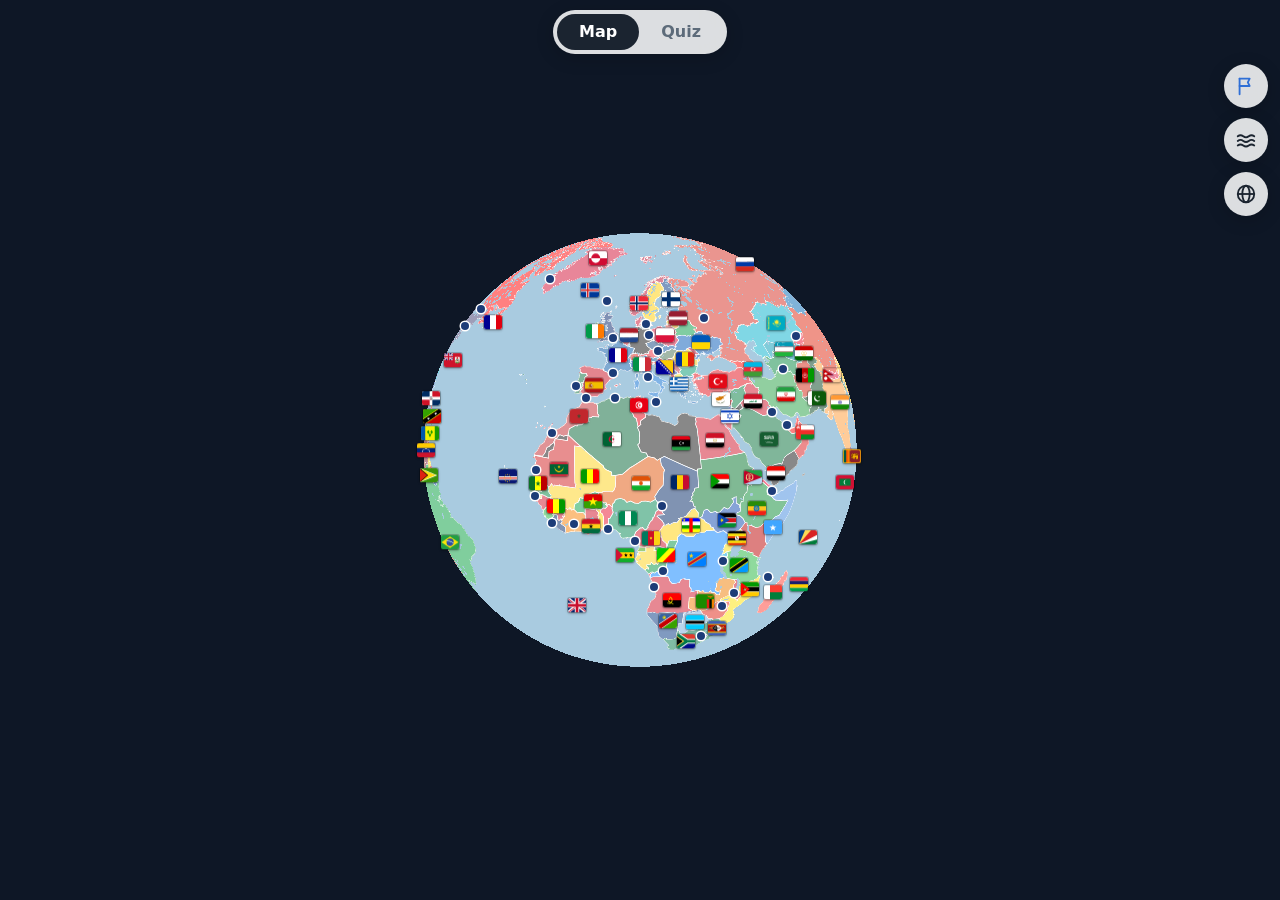
==== index.html @ f2ca7c80 "Hand-picked selections (choose, save under a name, reuse, delete) for countries and deep dives; hard" ====
<!doctype html>
<html lang="en">
<head>
  <meta charset="utf-8">
  <meta name="viewport" content="width=device-width, initial-scale=1, viewport-fit=cover, user-scalable=no">
  <title>Learn the Country</title>
  <meta name="theme-color" content="#0e1726">
  <meta name="apple-mobile-web-app-capable" content="yes">
  <meta name="mobile-web-app-capable" content="yes">
  <meta name="apple-mobile-web-app-status-bar-style" content="black-translucent">
  <meta name="apple-mobile-web-app-title" content="Countries">
  <link rel="manifest" href="manifest.webmanifest">
  <link rel="apple-touch-icon" href="icons/icon-180.png">
  <link rel="icon" href="icons/icon-192.png">
  <link rel="stylesheet" href="lib/maplibre-gl.css">
  <link rel="stylesheet" href="src/style.css">
  <script src="lib/maplibre-gl.js"></script>
</head>
<body class="tab-map">
  <div id="map"></div>

  <header id="top">
    <nav class="tabs glass" role="tablist">
      <button id="tab-map" role="tab" aria-selected="true">Map</button>
      <button id="tab-quiz" role="tab" aria-selected="false">Quiz</button>
    </nav>
  </header>

  <!-- map tab: tools on the right -->
  <div id="side" class="only-map">
    <button id="btn-flags" class="round glass" aria-pressed="true" title="Show or hide flags and capitals">
      <svg viewBox="0 0 24 24" width="22" height="22" fill="none" stroke="currentColor" stroke-width="2" stroke-linejoin="round" stroke-linecap="round" aria-hidden="true"><path d="M5 21V4"/><path d="M5 4h11l-2 4 2 4H5"/></svg>
    </button>
    <button id="btn-water" class="round glass" aria-pressed="false" title="Rivers &amp; lakes">
      <svg viewBox="0 0 24 24" width="22" height="22" fill="none" stroke="currentColor" stroke-width="2" stroke-linecap="round" aria-hidden="true"><path d="M3 8c2-1.5 4-1.5 6 0s4 1.5 6 0 4-1.5 6 0"/><path d="M3 13c2-1.5 4-1.5 6 0s4 1.5 6 0 4-1.5 6 0"/><path d="M3 18c2-1.5 4-1.5 6 0s4 1.5 6 0 4-1.5 6 0"/></svg>
    </button>
    <button id="btn-globe" class="round glass" title="Globe or flat map">
      <svg viewBox="0 0 24 24" width="22" height="22" fill="none" stroke="currentColor" stroke-width="2" aria-hidden="true"><circle cx="12" cy="12" r="9"/><ellipse cx="12" cy="12" rx="4" ry="9"/><path d="M3 12h18"/></svg>
    </button>
  </div>
  <!-- deep dive into a country's states/cantons: way back to the world -->
  <div id="scope-bar" class="only-map glass"><button class="back">‹ World</button><span class="scope-name"></span></div>
  <div id="hint" class="only-map glass" hidden>Flags hidden: tap a country to test yourself</div>

  <!-- map tab: info about the tapped country -->
  <section id="info" class="card glass only-map" hidden>
    <button class="close" aria-label="Close">×</button>
    <div class="info-body">
      <img class="info-flag" alt="">
      <div class="info-local" hidden></div>
      <div>
        <h2 class="info-name"></h2>
        <p class="info-cap"></p>
        <p class="info-pop" hidden></p>
        <p class="info-meta"></p>
      </div>
    </div>
    <button class="reveal primary" hidden>Reveal</button>
    <button class="explore" hidden></button>
    <div class="info-more"></div>
  </section>

  <!-- quiz tab: setup -->
  <section id="setup" class="card glass only-quiz" hidden>
    <h2>Quiz</h2>
    <p class="label">Learn</p>
    <button id="learn-btn" class="learn-btn"></button>
    <!-- question type: what you see → what you find -->
    <div class="pair">
      <p class="label">You see</p><span></span><p class="label">You find</p>
      <div id="ask" class="col"></div>
      <div class="arrow" aria-hidden="true">→</div>
      <div id="answer" class="col"></div>
    </div>
    <div id="pop-row" hidden>
      <p class="label">Population</p>
      <div id="popmodes" class="chips"></div>
    </div>
    <div id="world-options">
      <p class="label" id="region-label">Region <span class="hint">· tap several to combine</span></p>
      <div id="regions" class="chips"></div>
      <label class="check"><input type="checkbox" id="territories"> Include territories (Greenland, Hong Kong, …)</label>
    </div>
    <div id="water-options" hidden>
      <p class="label">Which</p>
      <div id="water-kinds" class="chips"></div>
      <p class="label">How many</p>
      <div id="water-level" class="chips"></div>
    </div>
    <p id="progress" class="muted"></p>
    <div class="row">
      <button id="reset" class="ghost">Reset statistics</button>
      <button id="start" class="primary">Start</button>
    </div>
    <div class="row tight pile-row bottom">
      <span id="pile-info" class="muted"></span>
      <button id="start-pile" class="primary">Practise</button>
    </div>
  </section>

  <!-- quiz tab: pick the places of a selection by hand; save it under a name -->
  <section id="pick" class="card glass only-quiz" hidden>
    <button class="close" aria-label="Close">×</button>
    <h2 id="pick-title">Choose</h2>
    <div id="pick-saved"></div>
    <input id="pick-search" type="search" placeholder="Search…" autocomplete="off">
    <div class="row tight">
      <span id="pick-count" class="muted"></span>
      <span><button id="pick-all" class="ghost small">All</button> · <button id="pick-none" class="ghost small">None</button></span>
    </div>
    <div id="pick-list"></div>
    <div class="row pick-actions">
      <button id="pick-save" class="ghost">Save as…</button>
      <button id="pick-done" class="primary">Use selection</button>
    </div>
  </section>

  <!-- quiz tab: choose what to learn (countries, or the states/regions of a country) -->
  <section id="learn" class="card glass only-quiz" hidden>
    <button class="close" aria-label="Close">×</button>
    <h2>What to learn</h2>
    <input id="learn-search" type="search" placeholder="Search…" autocomplete="off">
    <div id="learn-list"></div>
  </section>

  <!-- quiz tab: question -->
  <section id="question" class="card glass only-quiz" hidden>
    <div class="q-head">
      <button id="q-back" class="ghost small">‹ Setup</button>
      <span id="q-mode" class="muted"></span>
      <span id="q-score"></span>
    </div>
    <div id="q-prompt"></div>
    <div id="q-options"></div>
    <div id="q-result" hidden></div>
    <div id="q-buttons" class="row"></div>
  </section>

  <script type="module" src="src/app.js"></script>
</body>
</html>
---- lib/maplibre-gl.css ----
.maplibregl-map{font:12px/20px Helvetica Neue,Arial,Helvetica,sans-serif;overflow:hidden;position:relative;-webkit-tap-highlight-color:rgb(0 0 0/0)}.maplibregl-canvas{left:0;position:absolute;top:0}.maplibregl-map:fullscreen{height:100%;width:100%}.maplibregl-ctrl-group button.maplibregl-ctrl-compass{touch-action:none}.maplibregl-canvas-container.maplibregl-interactive,.maplibregl-ctrl-group button.maplibregl-ctrl-compass{cursor:grab;-webkit-user-select:none;-moz-user-select:none;user-select:none}.maplibregl-canvas-container.maplibregl-interactive.maplibregl-track-pointer{cursor:pointer}.maplibregl-canvas-container.maplibregl-interactive:active,.maplibregl-ctrl-group button.maplibregl-ctrl-compass:active{cursor:grabbing}.maplibregl-canvas-container.maplibregl-touch-zoom-rotate,.maplibregl-canvas-container.maplibregl-touch-zoom-rotate .maplibregl-canvas{touch-action:pan-x pan-y}.maplibregl-canvas-container.maplibregl-touch-drag-pan,.maplibregl-canvas-container.maplibregl-touch-drag-pan .maplibregl-canvas{touch-action:pinch-zoom}.maplibregl-canvas-container.maplibregl-touch-zoom-rotate.maplibregl-touch-drag-pan,.maplibregl-canvas-container.maplibregl-touch-zoom-rotate.maplibregl-touch-drag-pan .maplibregl-canvas{touch-action:none}.maplibregl-canvas-container.maplibregl-touch-drag-pan.maplibregl-cooperative-gestures,.maplibregl-canvas-container.maplibregl-touch-drag-pan.maplibregl-cooperative-gestures .maplibregl-canvas{touch-action:pan-x pan-y}.maplibregl-ctrl-bottom-left,.maplibregl-ctrl-bottom-right,.maplibregl-ctrl-top-left,.maplibregl-ctrl-top-right{pointer-events:none;position:absolute;z-index:2}.maplibregl-ctrl-top-left{left:0;top:0}.maplibregl-ctrl-top-right{right:0;top:0}.maplibregl-ctrl-bottom-left{bottom:0;left:0}.maplibregl-ctrl-bottom-right{bottom:0;right:0}.maplibregl-ctrl{clear:both;pointer-events:auto;transform:translate(0)}.maplibregl-ctrl-top-left .maplibregl-ctrl{float:left;margin:10px 0 0 10px}.maplibregl-ctrl-top-right .maplibregl-ctrl{float:right;margin:10px 10px 0 0}.maplibregl-ctrl-bottom-left .maplibregl-ctrl{float:left;margin:0 0 10px 10px}.maplibregl-ctrl-bottom-right .maplibregl-ctrl{float:right;margin:0 10px 10px 0}.maplibregl-ctrl-group{background:#fff;border-radius:4px}.maplibregl-ctrl-group:not(:empty){box-shadow:0 0 0 2px rgba(0,0,0,.1)}@media (forced-colors:active){.maplibregl-ctrl-group:not(:empty){box-shadow:0 0 0 2px ButtonText}}.maplibregl-ctrl-group button{background-color:transparent;border:0;box-sizing:border-box;cursor:pointer;display:block;height:29px;outline:none;padding:0;width:29px}.maplibregl-ctrl-group button+button{border-top:1px solid #ddd}.maplibregl-ctrl button .maplibregl-ctrl-icon{background-position:50%;background-repeat:no-repeat;display:block;height:100%;width:100%}@media (forced-colors:active){.maplibregl-ctrl-icon{background-color:transparent}.maplibregl-ctrl-group button+button{border-top:1px solid ButtonText}}.maplibregl-ctrl button::-moz-focus-inner{border:0;padding:0}.maplibregl-ctrl-attrib-button:focus,.maplibregl-ctrl-group button:focus{box-shadow:0 0 2px 2px #0096ff}.maplibregl-ctrl button:disabled{cursor:not-allowed}.maplibregl-ctrl button:disabled .maplibregl-ctrl-icon{opacity:.25}@media (hover:hover){.maplibregl-ctrl button:not(:disabled):hover{background-color:rgba(0,0,0,.05)}}.maplibregl-ctrl button:not(:disabled):active{background-color:rgba(0,0,0,.05)}.maplibregl-ctrl-group button:focus:focus-visible{box-shadow:0 0 2px 2px #0096ff}.maplibregl-ctrl-group button:focus:not(:focus-visible){box-shadow:none}.maplibregl-ctrl-group button:focus:first-child{border-radius:4px 4px 0 0}.maplibregl-ctrl-group button:focus:last-child{border-radius:0 0 4px 4px}.maplibregl-ctrl-group button:focus:only-child{border-radius:inherit}.maplibregl-ctrl button.maplibregl-ctrl-zoom-out .maplibregl-ctrl-icon{background-image:url("data:image/svg+xml;charset=utf-8,%3Csvg xmlns='http://www.w3.org/2000/svg' width='29' height='29' fill='%23333' viewBox='0 0 29 29'%3E%3Cpath d='M10 13c-.75 0-1.5.75-1.5 1.5S9.25 16 10 16h9c.75 0 1.5-.75 1.5-1.5S19.75 13 19 13z'/%3E%3C/svg%3E")}.maplibregl-ctrl button.maplibregl-ctrl-zoom-in .maplibregl-ctrl-icon{background-image:url("data:image/svg+xml;charset=utf-8,%3Csvg xmlns='http://www.w3.org/2000/svg' width='29' height='29' fill='%23333' viewBox='0 0 29 29'%3E%3Cpath d='M14.5 8.5c-.75 0-1.5.75-1.5 1.5v3h-3c-.75 0-1.5.75-1.5 1.5S9.25 16 10 16h3v3c0 .75.75 1.5 1.5 1.5S16 19.75 16 19v-3h3c.75 0 1.5-.75 1.5-1.5S19.75 13 19 13h-3v-3c0-.75-.75-1.5-1.5-1.5'/%3E%3C/svg%3E")}@media (forced-colors:active){.maplibregl-ctrl button.maplibregl-ctrl-zoom-out .maplibregl-ctrl-icon{background-image:url("data:image/svg+xml;charset=utf-8,%3Csvg xmlns='http://www.w3.org/2000/svg' width='29' height='29' fill='%23fff' viewBox='0 0 29 29'%3E%3Cpath d='M10 13c-.75 0-1.5.75-1.5 1.5S9.25 16 10 16h9c.75 0 1.5-.75 1.5-1.5S19.75 13 19 13z'/%3E%3C/svg%3E")}.maplibregl-ctrl button.maplibregl-ctrl-zoom-in .maplibregl-ctrl-icon{background-image:url("data:image/svg+xml;charset=utf-8,%3Csvg xmlns='http://www.w3.org/2000/svg' width='29' height='29' fill='%23fff' viewBox='0 0 29 29'%3E%3Cpath d='M14.5 8.5c-.75 0-1.5.75-1.5 1.5v3h-3c-.75 0-1.5.75-1.5 1.5S9.25 16 10 16h3v3c0 .75.75 1.5 1.5 1.5S16 19.75 16 19v-3h3c.75 0 1.5-.75 1.5-1.5S19.75 13 19 13h-3v-3c0-.75-.75-1.5-1.5-1.5'/%3E%3C/svg%3E")}}@media (forced-colors:active) and (prefers-color-scheme:light){.maplibregl-ctrl button.maplibregl-ctrl-zoom-out .maplibregl-ctrl-icon{background-image:url("data:image/svg+xml;charset=utf-8,%3Csvg xmlns='http://www.w3.org/2000/svg' width='29' height='29' viewBox='0 0 29 29'%3E%3Cpath d='M10 13c-.75 0-1.5.75-1.5 1.5S9.25 16 10 16h9c.75 0 1.5-.75 1.5-1.5S19.75 13 19 13z'/%3E%3C/svg%3E")}.maplibregl-ctrl button.maplibregl-ctrl-zoom-in .maplibregl-ctrl-icon{background-image:url("data:image/svg+xml;charset=utf-8,%3Csvg xmlns='http://www.w3.org/2000/svg' width='29' height='29' viewBox='0 0 29 29'%3E%3Cpath d='M14.5 8.5c-.75 0-1.5.75-1.5 1.5v3h-3c-.75 0-1.5.75-1.5 1.5S9.25 16 10 16h3v3c0 .75.75 1.5 1.5 1.5S16 19.75 16 19v-3h3c.75 0 1.5-.75 1.5-1.5S19.75 13 19 13h-3v-3c0-.75-.75-1.5-1.5-1.5'/%3E%3C/svg%3E")}}.maplibregl-ctrl button.maplibregl-ctrl-fullscreen .maplibregl-ctrl-icon{background-image:url("data:image/svg+xml;charset=utf-8,%3Csvg xmlns='http://www.w3.org/2000/svg' width='29' height='29' fill='%23333' viewBox='0 0 29 29'%3E%3Cpath d='M24 16v5.5c0 1.75-.75 2.5-2.5 2.5H16v-1l3-1.5-4-5.5 1-1 5.5 4 1.5-3zM6 16l1.5 3 5.5-4 1 1-4 5.5 3 1.5v1H7.5C5.75 24 5 23.25 5 21.5V16zm7-11v1l-3 1.5 4 5.5-1 1-5.5-4L6 13H5V7.5C5 5.75 5.75 5 7.5 5zm11 2.5c0-1.75-.75-2.5-2.5-2.5H16v1l3 1.5-4 5.5 1 1 5.5-4 1.5 3h1z'/%3E%3C/svg%3E")}.maplibregl-ctrl button.maplibregl-ctrl-shrink .maplibregl-ctrl-icon{background-image:url("data:image/svg+xml;charset=utf-8,%3Csvg xmlns='http://www.w3.org/2000/svg' width='29' height='29' viewBox='0 0 29 29'%3E%3Cpath d='M18.5 16c-1.75 0-2.5.75-2.5 2.5V24h1l1.5-3 5.5 4 1-1-4-5.5 3-1.5v-1zM13 18.5c0-1.75-.75-2.5-2.5-2.5H5v1l3 1.5L4 24l1 1 5.5-4 1.5 3h1zm3-8c0 1.75.75 2.5 2.5 2.5H24v-1l-3-1.5L25 5l-1-1-5.5 4L17 5h-1zM10.5 13c1.75 0 2.5-.75 2.5-2.5V5h-1l-1.5 3L5 4 4 5l4 5.5L5 12v1z'/%3E%3C/svg%3E")}@media (forced-colors:active){.maplibregl-ctrl button.maplibregl-ctrl-fullscreen .maplibregl-ctrl-icon{background-image:url("data:image/svg+xml;charset=utf-8,%3Csvg xmlns='http://www.w3.org/2000/svg' width='29' height='29' fill='%23fff' viewBox='0 0 29 29'%3E%3Cpath d='M24 16v5.5c0 1.75-.75 2.5-2.5 2.5H16v-1l3-1.5-4-5.5 1-1 5.5 4 1.5-3zM6 16l1.5 3 5.5-4 1 1-4 5.5 3 1.5v1H7.5C5.75 24 5 23.25 5 21.5V16zm7-11v1l-3 1.5 4 5.5-1 1-5.5-4L6 13H5V7.5C5 5.75 5.75 5 7.5 5zm11 2.5c0-1.75-.75-2.5-2.5-2.5H16v1l3 1.5-4 5.5 1 1 5.5-4 1.5 3h1z'/%3E%3C/svg%3E")}.maplibregl-ctrl button.maplibregl-ctrl-shrink .maplibregl-ctrl-icon{background-image:url("data:image/svg+xml;charset=utf-8,%3Csvg xmlns='http://www.w3.org/2000/svg' width='29' height='29' fill='%23fff' viewBox='0 0 29 29'%3E%3Cpath d='M18.5 16c-1.75 0-2.5.75-2.5 2.5V24h1l1.5-3 5.5 4 1-1-4-5.5 3-1.5v-1zM13 18.5c0-1.75-.75-2.5-2.5-2.5H5v1l3 1.5L4 24l1 1 5.5-4 1.5 3h1zm3-8c0 1.75.75 2.5 2.5 2.5H24v-1l-3-1.5L25 5l-1-1-5.5 4L17 5h-1zM10.5 13c1.75 0 2.5-.75 2.5-2.5V5h-1l-1.5 3L5 4 4 5l4 5.5L5 12v1z'/%3E%3C/svg%3E")}}@media (forced-colors:active) and (prefers-color-scheme:light){.maplibregl-ctrl button.maplibregl-ctrl-fullscreen .maplibregl-ctrl-icon{background-image:url("data:image/svg+xml;charset=utf-8,%3Csvg xmlns='http://www.w3.org/2000/svg' width='29' height='29' viewBox='0 0 29 29'%3E%3Cpath d='M24 16v5.5c0 1.75-.75 2.5-2.5 2.5H16v-1l3-1.5-4-5.5 1-1 5.5 4 1.5-3zM6 16l1.5 3 5.5-4 1 1-4 5.5 3 1.5v1H7.5C5.75 24 5 23.25 5 21.5V16zm7-11v1l-3 1.5 4 5.5-1 1-5.5-4L6 13H5V7.5C5 5.75 5.75 5 7.5 5zm11 2.5c0-1.75-.75-2.5-2.5-2.5H16v1l3 1.5-4 5.5 1 1 5.5-4 1.5 3h1z'/%3E%3C/svg%3E")}.maplibregl-ctrl button.maplibregl-ctrl-shrink .maplibregl-ctrl-icon{background-image:url("data:image/svg+xml;charset=utf-8,%3Csvg xmlns='http://www.w3.org/2000/svg' width='29' height='29' viewBox='0 0 29 29'%3E%3Cpath d='M18.5 16c-1.75 0-2.5.75-2.5 2.5V24h1l1.5-3 5.5 4 1-1-4-5.5 3-1.5v-1zM13 18.5c0-1.75-.75-2.5-2.5-2.5H5v1l3 1.5L4 24l1 1 5.5-4 1.5 3h1zm3-8c0 1.75.75 2.5 2.5 2.5H24v-1l-3-1.5L25 5l-1-1-5.5 4L17 5h-1zM10.5 13c1.75 0 2.5-.75 2.5-2.5V5h-1l-1.5 3L5 4 4 5l4 5.5L5 12v1z'/%3E%3C/svg%3E")}}.maplibregl-ctrl button.maplibregl-ctrl-compass .maplibregl-ctrl-icon{background-image:url("data:image/svg+xml;charset=utf-8,%3Csvg xmlns='http://www.w3.org/2000/svg' width='29' height='29' fill='%23333' viewBox='0 0 29 29'%3E%3Cpath d='m10.5 14 4-8 4 8z'/%3E%3Cpath fill='%23ccc' d='m10.5 16 4 8 4-8z'/%3E%3C/svg%3E")}@media (forced-colors:active){.maplibregl-ctrl button.maplibregl-ctrl-compass .maplibregl-ctrl-icon{background-image:url("data:image/svg+xml;charset=utf-8,%3Csvg xmlns='http://www.w3.org/2000/svg' width='29' height='29' fill='%23fff' viewBox='0 0 29 29'%3E%3Cpath d='m10.5 14 4-8 4 8z'/%3E%3Cpath fill='%23ccc' d='m10.5 16 4 8 4-8z'/%3E%3C/svg%3E")}}@media (forced-colors:active) and (prefers-color-scheme:light){.maplibregl-ctrl button.maplibregl-ctrl-compass .maplibregl-ctrl-icon{background-image:url("data:image/svg+xml;charset=utf-8,%3Csvg xmlns='http://www.w3.org/2000/svg' width='29' height='29' viewBox='0 0 29 29'%3E%3Cpath d='m10.5 14 4-8 4 8z'/%3E%3Cpath fill='%23ccc' d='m10.5 16 4 8 4-8z'/%3E%3C/svg%3E")}}.maplibregl-ctrl button.maplibregl-ctrl-globe .maplibregl-ctrl-icon{background-image:url("data:image/svg+xml;charset=utf-8,%3Csvg xmlns='http://www.w3.org/2000/svg' width='22' height='22' fill='none' stroke='%23333' viewBox='0 0 22 22'%3E%3Ccircle cx='11' cy='11' r='8.5'/%3E%3Cpath d='M17.5 11c0 4.819-3.02 8.5-6.5 8.5S4.5 15.819 4.5 11 7.52 2.5 11 2.5s6.5 3.681 6.5 8.5Z'/%3E%3Cpath d='M13.5 11c0 2.447-.331 4.64-.853 6.206-.262.785-.562 1.384-.872 1.777-.314.399-.58.517-.775.517s-.461-.118-.775-.517c-.31-.393-.61-.992-.872-1.777C8.831 15.64 8.5 13.446 8.5 11s.331-4.64.853-6.206c.262-.785.562-1.384.872-1.777.314-.399.58-.517.775-.517s.461.118.775.517c.31.393.61.992.872 1.777.522 1.565.853 3.76.853 6.206Z'/%3E%3Cpath d='M11 7.5c-1.909 0-3.622-.166-4.845-.428-.616-.132-1.08-.283-1.379-.434a1.3 1.3 0 0 1-.224-.138q.07-.058.224-.138c.299-.151.763-.302 1.379-.434C7.378 5.666 9.091 5.5 11 5.5s3.622.166 4.845.428c.616.132 1.08.283 1.379.434.105.053.177.1.224.138q-.07.058-.224.138c-.299.151-.763.302-1.379.434-1.223.262-2.936.428-4.845.428ZM4.486 6.436ZM11 16.5c-1.909 0-3.622-.166-4.845-.428-.616-.132-1.08-.283-1.379-.434a1.3 1.3 0 0 1-.224-.138 1.3 1.3 0 0 1 .224-.138c.299-.151.763-.302 1.379-.434C7.378 14.666 9.091 14.5 11 14.5s3.622.166 4.845.428c.616.132 1.08.283 1.379.434.105.053.177.1.224.138a1.3 1.3 0 0 1-.224.138c-.299.151-.763.302-1.379.434-1.223.262-2.936.428-4.845.428Zm-6.514-1.064ZM11 12.5c-2.46 0-4.672-.222-6.255-.574-.796-.177-1.406-.38-1.805-.59a1.5 1.5 0 0 1-.39-.272.3.3 0 0 1-.047-.064.3.3 0 0 1 .048-.064c.066-.073.189-.167.389-.272.399-.21 1.009-.413 1.805-.59C6.328 9.722 8.54 9.5 11 9.5s4.672.222 6.256.574c.795.177 1.405.38 1.804.59.2.105.323.2.39.272a.3.3 0 0 1 .047.064.3.3 0 0 1-.048.064 1.4 1.4 0 0 1-.389.272c-.399.21-1.009.413-1.804.59-1.584.352-3.796.574-6.256.574Zm-8.501-1.51v.002zm0 .018v.002zm17.002.002v-.002zm0-.018v-.002z'/%3E%3C/svg%3E")}.maplibregl-ctrl button.maplibregl-ctrl-globe-enabled .maplibregl-ctrl-icon{background-image:url("data:image/svg+xml;charset=utf-8,%3Csvg xmlns='http://www.w3.org/2000/svg' width='22' height='22' fill='none' stroke='%2333b5e5' viewBox='0 0 22 22'%3E%3Ccircle cx='11' cy='11' r='8.5'/%3E%3Cpath d='M17.5 11c0 4.819-3.02 8.5-6.5 8.5S4.5 15.819 4.5 11 7.52 2.5 11 2.5s6.5 3.681 6.5 8.5Z'/%3E%3Cpath d='M13.5 11c0 2.447-.331 4.64-.853 6.206-.262.785-.562 1.384-.872 1.777-.314.399-.58.517-.775.517s-.461-.118-.775-.517c-.31-.393-.61-.992-.872-1.777C8.831 15.64 8.5 13.446 8.5 11s.331-4.64.853-6.206c.262-.785.562-1.384.872-1.777.314-.399.58-.517.775-.517s.461.118.775.517c.31.393.61.992.872 1.777.522 1.565.853 3.76.853 6.206Z'/%3E%3Cpath d='M11 7.5c-1.909 0-3.622-.166-4.845-.428-.616-.132-1.08-.283-1.379-.434a1.3 1.3 0 0 1-.224-.138q.07-.058.224-.138c.299-.151.763-.302 1.379-.434C7.378 5.666 9.091 5.5 11 5.5s3.622.166 4.845.428c.616.132 1.08.283 1.379.434.105.053.177.1.224.138q-.07.058-.224.138c-.299.151-.763.302-1.379.434-1.223.262-2.936.428-4.845.428ZM4.486 6.436ZM11 16.5c-1.909 0-3.622-.166-4.845-.428-.616-.132-1.08-.283-1.379-.434a1.3 1.3 0 0 1-.224-.138 1.3 1.3 0 0 1 .224-.138c.299-.151.763-.302 1.379-.434C7.378 14.666 9.091 14.5 11 14.5s3.622.166 4.845.428c.616.132 1.08.283 1.379.434.105.053.177.1.224.138a1.3 1.3 0 0 1-.224.138c-.299.151-.763.302-1.379.434-1.223.262-2.936.428-4.845.428Zm-6.514-1.064ZM11 12.5c-2.46 0-4.672-.222-6.255-.574-.796-.177-1.406-.38-1.805-.59a1.5 1.5 0 0 1-.39-.272.3.3 0 0 1-.047-.064.3.3 0 0 1 .048-.064c.066-.073.189-.167.389-.272.399-.21 1.009-.413 1.805-.59C6.328 9.722 8.54 9.5 11 9.5s4.672.222 6.256.574c.795.177 1.405.38 1.804.59.2.105.323.2.39.272a.3.3 0 0 1 .047.064.3.3 0 0 1-.048.064 1.4 1.4 0 0 1-.389.272c-.399.21-1.009.413-1.804.59-1.584.352-3.796.574-6.256.574Zm-8.501-1.51v.002zm0 .018v.002zm17.002.002v-.002zm0-.018v-.002z'/%3E%3C/svg%3E")}.maplibregl-ctrl button.maplibregl-ctrl-terrain .maplibregl-ctrl-icon{background-image:url("data:image/svg+xml;charset=utf-8,%3Csvg xmlns='http://www.w3.org/2000/svg' width='22' height='22' fill='%23333' viewBox='0 0 22 22'%3E%3Cpath d='m1.754 13.406 4.453-4.851 3.09 3.09 3.281 3.277.969-.969-3.309-3.312 3.844-4.121 6.148 6.886h1.082v-.855l-7.207-8.07-4.84 5.187L6.169 6.57l-5.48 5.965v.871ZM.688 16.844h20.625v1.375H.688Zm0 0'/%3E%3C/svg%3E")}.maplibregl-ctrl button.maplibregl-ctrl-terrain-enabled .maplibregl-ctrl-icon{background-image:url("data:image/svg+xml;charset=utf-8,%3Csvg xmlns='http://www.w3.org/2000/svg' width='22' height='22' fill='%2333b5e5' viewBox='0 0 22 22'%3E%3Cpath d='m1.754 13.406 4.453-4.851 3.09 3.09 3.281 3.277.969-.969-3.309-3.312 3.844-4.121 6.148 6.886h1.082v-.855l-7.207-8.07-4.84 5.187L6.169 6.57l-5.48 5.965v.871ZM.688 16.844h20.625v1.375H.688Zm0 0'/%3E%3C/svg%3E")}.maplibregl-ctrl button.maplibregl-ctrl-geolocate .maplibregl-ctrl-icon{background-image:url("data:image/svg+xml;charset=utf-8,%3Csvg xmlns='http://www.w3.org/2000/svg' width='29' height='29' fill='%23333' viewBox='0 0 20 20'%3E%3Cpath d='M10 4C9 4 9 5 9 5v.1A5 5 0 0 0 5.1 9H5s-1 0-1 1 1 1 1 1h.1A5 5 0 0 0 9 14.9v.1s0 1 1 1 1-1 1-1v-.1a5 5 0 0 0 3.9-3.9h.1s1 0 1-1-1-1-1-1h-.1A5 5 0 0 0 11 5.1V5s0-1-1-1m0 2.5a3.5 3.5 0 1 1 0 7 3.5 3.5 0 1 1 0-7'/%3E%3Ccircle cx='10' cy='10' r='2'/%3E%3C/svg%3E")}.maplibregl-ctrl button.maplibregl-ctrl-geolocate:disabled .maplibregl-ctrl-icon{background-image:url("data:image/svg+xml;charset=utf-8,%3Csvg xmlns='http://www.w3.org/2000/svg' width='29' height='29' fill='%23aaa' viewBox='0 0 20 20'%3E%3Cpath d='M10 4C9 4 9 5 9 5v.1A5 5 0 0 0 5.1 9H5s-1 0-1 1 1 1 1 1h.1A5 5 0 0 0 9 14.9v.1s0 1 1 1 1-1 1-1v-.1a5 5 0 0 0 3.9-3.9h.1s1 0 1-1-1-1-1-1h-.1A5 5 0 0 0 11 5.1V5s0-1-1-1m0 2.5a3.5 3.5 0 1 1 0 7 3.5 3.5 0 1 1 0-7'/%3E%3Ccircle cx='10' cy='10' r='2'/%3E%3Cpath fill='red' d='m14 5 1 1-9 9-1-1z'/%3E%3C/svg%3E")}.maplibregl-ctrl button.maplibregl-ctrl-geolocate.maplibregl-ctrl-geolocate-active .maplibregl-ctrl-icon{background-image:url("data:image/svg+xml;charset=utf-8,%3Csvg xmlns='http://www.w3.org/2000/svg' width='29' height='29' fill='%2333b5e5' viewBox='0 0 20 20'%3E%3Cpath d='M10 4C9 4 9 5 9 5v.1A5 5 0 0 0 5.1 9H5s-1 0-1 1 1 1 1 1h.1A5 5 0 0 0 9 14.9v.1s0 1 1 1 1-1 1-1v-.1a5 5 0 0 0 3.9-3.9h.1s1 0 1-1-1-1-1-1h-.1A5 5 0 0 0 11 5.1V5s0-1-1-1m0 2.5a3.5 3.5 0 1 1 0 7 3.5 3.5 0 1 1 0-7'/%3E%3Ccircle cx='10' cy='10' r='2'/%3E%3C/svg%3E")}.maplibregl-ctrl button.maplibregl-ctrl-geolocate.maplibregl-ctrl-geolocate-active-error .maplibregl-ctrl-icon{background-image:url("data:image/svg+xml;charset=utf-8,%3Csvg xmlns='http://www.w3.org/2000/svg' width='29' height='29' fill='%23e58978' viewBox='0 0 20 20'%3E%3Cpath d='M10 4C9 4 9 5 9 5v.1A5 5 0 0 0 5.1 9H5s-1 0-1 1 1 1 1 1h.1A5 5 0 0 0 9 14.9v.1s0 1 1 1 1-1 1-1v-.1a5 5 0 0 0 3.9-3.9h.1s1 0 1-1-1-1-1-1h-.1A5 5 0 0 0 11 5.1V5s0-1-1-1m0 2.5a3.5 3.5 0 1 1 0 7 3.5 3.5 0 1 1 0-7'/%3E%3Ccircle cx='10' cy='10' r='2'/%3E%3C/svg%3E")}.maplibregl-ctrl button.maplibregl-ctrl-geolocate.maplibregl-ctrl-geolocate-background .maplibregl-ctrl-icon{background-image:url("data:image/svg+xml;charset=utf-8,%3Csvg xmlns='http://www.w3.org/2000/svg' width='29' height='29' fill='%2333b5e5' viewBox='0 0 20 20'%3E%3Cpath d='M10 4C9 4 9 5 9 5v.1A5 5 0 0 0 5.1 9H5s-1 0-1 1 1 1 1 1h.1A5 5 0 0 0 9 14.9v.1s0 1 1 1 1-1 1-1v-.1a5 5 0 0 0 3.9-3.9h.1s1 0 1-1-1-1-1-1h-.1A5 5 0 0 0 11 5.1V5s0-1-1-1m0 2.5a3.5 3.5 0 1 1 0 7 3.5 3.5 0 1 1 0-7'/%3E%3C/svg%3E")}.maplibregl-ctrl button.maplibregl-ctrl-geolocate.maplibregl-ctrl-geolocate-background-error .maplibregl-ctrl-icon{background-image:url("data:image/svg+xml;charset=utf-8,%3Csvg xmlns='http://www.w3.org/2000/svg' width='29' height='29' fill='%23e54e33' viewBox='0 0 20 20'%3E%3Cpath d='M10 4C9 4 9 5 9 5v.1A5 5 0 0 0 5.1 9H5s-1 0-1 1 1 1 1 1h.1A5 5 0 0 0 9 14.9v.1s0 1 1 1 1-1 1-1v-.1a5 5 0 0 0 3.9-3.9h.1s1 0 1-1-1-1-1-1h-.1A5 5 0 0 0 11 5.1V5s0-1-1-1m0 2.5a3.5 3.5 0 1 1 0 7 3.5 3.5 0 1 1 0-7'/%3E%3C/svg%3E")}.maplibregl-ctrl button.maplibregl-ctrl-geolocate.maplibregl-ctrl-geolocate-waiting .maplibregl-ctrl-icon{animation:maplibregl-spin 2s linear infinite}@media (forced-colors:active){.maplibregl-ctrl button.maplibregl-ctrl-geolocate .maplibregl-ctrl-icon{background-image:url("data:image/svg+xml;charset=utf-8,%3Csvg xmlns='http://www.w3.org/2000/svg' width='29' height='29' fill='%23fff' viewBox='0 0 20 20'%3E%3Cpath d='M10 4C9 4 9 5 9 5v.1A5 5 0 0 0 5.1 9H5s-1 0-1 1 1 1 1 1h.1A5 5 0 0 0 9 14.9v.1s0 1 1 1 1-1 1-1v-.1a5 5 0 0 0 3.9-3.9h.1s1 0 1-1-1-1-1-1h-.1A5 5 0 0 0 11 5.1V5s0-1-1-1m0 2.5a3.5 3.5 0 1 1 0 7 3.5 3.5 0 1 1 0-7'/%3E%3Ccircle cx='10' cy='10' r='2'/%3E%3C/svg%3E")}.maplibregl-ctrl button.maplibregl-ctrl-geolocate:disabled .maplibregl-ctrl-icon{background-image:url("data:image/svg+xml;charset=utf-8,%3Csvg xmlns='http://www.w3.org/2000/svg' width='29' height='29' fill='%23999' viewBox='0 0 20 20'%3E%3Cpath d='M10 4C9 4 9 5 9 5v.1A5 5 0 0 0 5.1 9H5s-1 0-1 1 1 1 1 1h.1A5 5 0 0 0 9 14.9v.1s0 1 1 1 1-1 1-1v-.1a5 5 0 0 0 3.9-3.9h.1s1 0 1-1-1-1-1-1h-.1A5 5 0 0 0 11 5.1V5s0-1-1-1m0 2.5a3.5 3.5 0 1 1 0 7 3.5 3.5 0 1 1 0-7'/%3E%3Ccircle cx='10' cy='10' r='2'/%3E%3Cpath fill='red' d='m14 5 1 1-9 9-1-1z'/%3E%3C/svg%3E")}.maplibregl-ctrl button.maplibregl-ctrl-geolocate.maplibregl-ctrl-geolocate-active .maplibregl-ctrl-icon{background-image:url("data:image/svg+xml;charset=utf-8,%3Csvg xmlns='http://www.w3.org/2000/svg' width='29' height='29' fill='%2333b5e5' viewBox='0 0 20 20'%3E%3Cpath d='M10 4C9 4 9 5 9 5v.1A5 5 0 0 0 5.1 9H5s-1 0-1 1 1 1 1 1h.1A5 5 0 0 0 9 14.9v.1s0 1 1 1 1-1 1-1v-.1a5 5 0 0 0 3.9-3.9h.1s1 0 1-1-1-1-1-1h-.1A5 5 0 0 0 11 5.1V5s0-1-1-1m0 2.5a3.5 3.5 0 1 1 0 7 3.5 3.5 0 1 1 0-7'/%3E%3Ccircle cx='10' cy='10' r='2'/%3E%3C/svg%3E")}.maplibregl-ctrl button.maplibregl-ctrl-geolocate.maplibregl-ctrl-geolocate-active-error .maplibregl-ctrl-icon{background-image:url("data:image/svg+xml;charset=utf-8,%3Csvg xmlns='http://www.w3.org/2000/svg' width='29' height='29' fill='%23e58978' viewBox='0 0 20 20'%3E%3Cpath d='M10 4C9 4 9 5 9 5v.1A5 5 0 0 0 5.1 9H5s-1 0-1 1 1 1 1 1h.1A5 5 0 0 0 9 14.9v.1s0 1 1 1 1-1 1-1v-.1a5 5 0 0 0 3.9-3.9h.1s1 0 1-1-1-1-1-1h-.1A5 5 0 0 0 11 5.1V5s0-1-1-1m0 2.5a3.5 3.5 0 1 1 0 7 3.5 3.5 0 1 1 0-7'/%3E%3Ccircle cx='10' cy='10' r='2'/%3E%3C/svg%3E")}.maplibregl-ctrl button.maplibregl-ctrl-geolocate.maplibregl-ctrl-geolocate-background .maplibregl-ctrl-icon{background-image:url("data:image/svg+xml;charset=utf-8,%3Csvg xmlns='http://www.w3.org/2000/svg' width='29' height='29' fill='%2333b5e5' viewBox='0 0 20 20'%3E%3Cpath d='M10 4C9 4 9 5 9 5v.1A5 5 0 0 0 5.1 9H5s-1 0-1 1 1 1 1 1h.1A5 5 0 0 0 9 14.9v.1s0 1 1 1 1-1 1-1v-.1a5 5 0 0 0 3.9-3.9h.1s1 0 1-1-1-1-1-1h-.1A5 5 0 0 0 11 5.1V5s0-1-1-1m0 2.5a3.5 3.5 0 1 1 0 7 3.5 3.5 0 1 1 0-7'/%3E%3C/svg%3E")}.maplibregl-ctrl button.maplibregl-ctrl-geolocate.maplibregl-ctrl-geolocate-background-error .maplibregl-ctrl-icon{background-image:url("data:image/svg+xml;charset=utf-8,%3Csvg xmlns='http://www.w3.org/2000/svg' width='29' height='29' fill='%23e54e33' viewBox='0 0 20 20'%3E%3Cpath d='M10 4C9 4 9 5 9 5v.1A5 5 0 0 0 5.1 9H5s-1 0-1 1 1 1 1 1h.1A5 5 0 0 0 9 14.9v.1s0 1 1 1 1-1 1-1v-.1a5 5 0 0 0 3.9-3.9h.1s1 0 1-1-1-1-1-1h-.1A5 5 0 0 0 11 5.1V5s0-1-1-1m0 2.5a3.5 3.5 0 1 1 0 7 3.5 3.5 0 1 1 0-7'/%3E%3C/svg%3E")}}@media (forced-colors:active) and (prefers-color-scheme:light){.maplibregl-ctrl button.maplibregl-ctrl-geolocate .maplibregl-ctrl-icon{background-image:url("data:image/svg+xml;charset=utf-8,%3Csvg xmlns='http://www.w3.org/2000/svg' width='29' height='29' viewBox='0 0 20 20'%3E%3Cpath d='M10 4C9 4 9 5 9 5v.1A5 5 0 0 0 5.1 9H5s-1 0-1 1 1 1 1 1h.1A5 5 0 0 0 9 14.9v.1s0 1 1 1 1-1 1-1v-.1a5 5 0 0 0 3.9-3.9h.1s1 0 1-1-1-1-1-1h-.1A5 5 0 0 0 11 5.1V5s0-1-1-1m0 2.5a3.5 3.5 0 1 1 0 7 3.5 3.5 0 1 1 0-7'/%3E%3Ccircle cx='10' cy='10' r='2'/%3E%3C/svg%3E")}.maplibregl-ctrl button.maplibregl-ctrl-geolocate:disabled .maplibregl-ctrl-icon{background-image:url("data:image/svg+xml;charset=utf-8,%3Csvg xmlns='http://www.w3.org/2000/svg' width='29' height='29' fill='%23666' viewBox='0 0 20 20'%3E%3Cpath d='M10 4C9 4 9 5 9 5v.1A5 5 0 0 0 5.1 9H5s-1 0-1 1 1 1 1 1h.1A5 5 0 0 0 9 14.9v.1s0 1 1 1 1-1 1-1v-.1a5 5 0 0 0 3.9-3.9h.1s1 0 1-1-1-1-1-1h-.1A5 5 0 0 0 11 5.1V5s0-1-1-1m0 2.5a3.5 3.5 0 1 1 0 7 3.5 3.5 0 1 1 0-7'/%3E%3Ccircle cx='10' cy='10' r='2'/%3E%3Cpath fill='red' d='m14 5 1 1-9 9-1-1z'/%3E%3C/svg%3E")}}@keyframes maplibregl-spin{0%{transform:rotate(0deg)}to{transform:rotate(1turn)}}a.maplibregl-ctrl-logo{background-image:url("data:image/svg+xml;charset=utf-8,%3Csvg xmlns='http://www.w3.org/2000/svg' width='88' height='23' fill='none'%3E%3Cpath fill='%23000' fill-opacity='.4' fill-rule='evenodd' d='M17.408 16.796h-1.827l2.501-12.095h.198l3.324 6.533.988 2.19.988-2.19 3.258-6.533h.181l2.6 12.095h-1.81l-1.218-5.644-.362-1.71-.658 1.71-2.929 5.644h-.098l-2.914-5.644-.757-1.71-.345 1.71zm1.958-3.42-.726 3.663a1.255 1.255 0 0 1-1.232 1.011h-1.827a1.255 1.255 0 0 1-1.229-1.509l2.501-12.095a1.255 1.255 0 0 1 1.23-1.001h.197a1.25 1.25 0 0 1 1.12.685l3.19 6.273 3.125-6.263a1.25 1.25 0 0 1 1.123-.695h.181a1.255 1.255 0 0 1 1.227.991l1.443 6.71a5 5 0 0 1 .314-.787l.009-.016a4.6 4.6 0 0 1 1.777-1.887c.782-.46 1.668-.667 2.611-.667a4.6 4.6 0 0 1 1.7.32l.306.134c.21-.16.474-.256.759-.256h1.694a1.255 1.255 0 0 1 1.212.925 1.255 1.255 0 0 1 1.212-.925h1.711c.284 0 .545.094.755.252.613-.3 1.312-.45 2.075-.45 1.356 0 2.557.445 3.482 1.4q.47.48.763 1.064V4.701a1.255 1.255 0 0 1 1.255-1.255h1.86A1.255 1.255 0 0 1 54.44 4.7v9.194h2.217c.19 0 .37.043.532.118v-4.77c0-.356.147-.678.385-.906a2.42 2.42 0 0 1-.682-1.71c0-.665.267-1.253.735-1.7a2.45 2.45 0 0 1 1.722-.674 2.43 2.43 0 0 1 1.705.675q.318.302.504.683V4.7a1.255 1.255 0 0 1 1.255-1.255h1.744A1.255 1.255 0 0 1 65.812 4.7v3.335a4.8 4.8 0 0 1 1.526-.246c.938 0 1.817.214 2.59.69a4.47 4.47 0 0 1 1.67 1.743v-.98a1.255 1.255 0 0 1 1.256-1.256h1.777c.233 0 .451.064.639.174a3.4 3.4 0 0 1 1.567-.372c.346 0 .861.02 1.285.232a1.25 1.25 0 0 1 .689 1.004 4.7 4.7 0 0 1 .853-.588c.795-.44 1.675-.647 2.61-.647 1.385 0 2.65.39 3.525 1.396.836.938 1.168 2.173 1.168 3.528q-.001.515-.056 1.051a1.255 1.255 0 0 1-.947 1.09l.408.952a1.255 1.255 0 0 1-.477 1.552c-.418.268-.92.463-1.458.612-.613.171-1.304.244-2.049.244-1.06 0-2.043-.207-2.886-.698l-.015-.008c-.798-.48-1.419-1.135-1.818-1.963l-.004-.008a5.8 5.8 0 0 1-.548-2.512q0-.429.053-.843a1.3 1.3 0 0 1-.333-.086l-.166-.004c-.223 0-.426.062-.643.228-.03.024-.142.139-.142.59v3.883a1.255 1.255 0 0 1-1.256 1.256h-1.777a1.255 1.255 0 0 1-1.256-1.256V15.69l-.032.057a4.8 4.8 0 0 1-1.86 1.833 5.04 5.04 0 0 1-2.484.634 4.5 4.5 0 0 1-1.935-.424 1.25 1.25 0 0 1-.764.258h-1.71a1.255 1.255 0 0 1-1.256-1.255V7.687a2.4 2.4 0 0 1-.428.625c.253.23.412.561.412.93v7.553a1.255 1.255 0 0 1-1.256 1.255h-1.843a1.25 1.25 0 0 1-.894-.373c-.228.23-.544.373-.894.373H51.32a1.255 1.255 0 0 1-1.256-1.255v-1.251l-.061.117a4.7 4.7 0 0 1-1.782 1.884 4.77 4.77 0 0 1-2.485.67 5.6 5.6 0 0 1-1.485-.188l.009 2.764a1.255 1.255 0 0 1-1.255 1.259h-1.729a1.255 1.255 0 0 1-1.255-1.255v-3.537a1.255 1.255 0 0 1-1.167.793h-1.679a1.25 1.25 0 0 1-.77-.263 4.5 4.5 0 0 1-1.945.429c-.885 0-1.724-.21-2.495-.632l-.017-.01a5 5 0 0 1-1.081-.836 1.255 1.255 0 0 1-1.254 1.312h-1.81a1.255 1.255 0 0 1-1.228-.99l-.782-3.625-2.044 3.939a1.25 1.25 0 0 1-1.115.676h-.098a1.25 1.25 0 0 1-1.116-.68l-2.061-3.994zM35.92 16.63l.207-.114.223-.15q.493-.356.735-.785l.061-.118.033 1.332h1.678V9.242h-1.694l-.033 1.267q-.133-.329-.526-.658l-.032-.028a3.2 3.2 0 0 0-.668-.428l-.27-.12a3.3 3.3 0 0 0-1.235-.23q-1.136-.001-1.974.493a3.36 3.36 0 0 0-1.3 1.382q-.445.89-.444 2.074 0 1.2.51 2.107a3.8 3.8 0 0 0 1.382 1.381 3.9 3.9 0 0 0 1.893.477q.795 0 1.455-.33zm-2.789-5.38q-.576.675-.575 1.762 0 1.102.559 1.794.576.675 1.645.675a2.25 2.25 0 0 0 .934-.19 2.2 2.2 0 0 0 .468-.29l.178-.161a2.2 2.2 0 0 0 .397-.561q.244-.5.244-1.15v-.115q0-.708-.296-1.267l-.043-.077a2.2 2.2 0 0 0-.633-.709l-.13-.086-.047-.028a2.1 2.1 0 0 0-1.073-.285q-1.052 0-1.629.692zm2.316 2.706c.163-.17.28-.407.28-.83v-.114c0-.292-.06-.508-.15-.68a.96.96 0 0 0-.353-.389.85.85 0 0 0-.464-.127c-.4 0-.56.114-.664.239l-.01.012c-.148.174-.275.45-.275.945 0 .506.122.801.27.99.097.11.266.224.68.224.303 0 .504-.09.687-.269zm7.545 1.705a2.6 2.6 0 0 0 .331.423q.319.33.755.548l.173.074q.65.255 1.49.255 1.02 0 1.844-.493a3.45 3.45 0 0 0 1.316-1.4q.493-.904.493-2.089 0-1.909-.988-2.913-.988-1.02-2.584-1.02-.898 0-1.575.347a3 3 0 0 0-.415.262l-.199.166a3.4 3.4 0 0 0-.64.82V9.242h-1.712v11.553h1.729l-.017-5.134zm.53-1.138q.206.29.48.5l.155.11.053.034q.51.296 1.119.297 1.07 0 1.645-.675.577-.69.576-1.762 0-1.119-.576-1.777-.558-.675-1.645-.675-.435 0-.835.16a2 2 0 0 0-.284.136 2 2 0 0 0-.363.254 2.2 2.2 0 0 0-.46.569l-.082.162a2.6 2.6 0 0 0-.213 1.072v.115q0 .707.296 1.267l.135.211zm.964-.818a1.1 1.1 0 0 0 .367.385.94.94 0 0 0 .476.118c.423 0 .59-.117.687-.23.159-.194.28-.478.28-.95 0-.53-.133-.8-.266-.952l-.021-.025c-.078-.094-.231-.221-.68-.221a1 1 0 0 0-.503.135l-.012.007a.86.86 0 0 0-.335.343c-.073.133-.132.324-.132.614v.115a1.4 1.4 0 0 0 .14.66zm15.7-6.222q.347-.346.346-.856a1.05 1.05 0 0 0-.345-.79 1.18 1.18 0 0 0-.84-.329q-.51 0-.855.33a1.05 1.05 0 0 0-.346.79q0 .51.346.855.345.346.856.346.51 0 .839-.346zm4.337 9.314.033-1.332q.191.403.59.747l.098.081a4 4 0 0 0 .316.224l.223.122a3.2 3.2 0 0 0 1.44.322 3.8 3.8 0 0 0 1.875-.477 3.5 3.5 0 0 0 1.382-1.366q.527-.89.526-2.09 0-1.184-.444-2.073a3.24 3.24 0 0 0-1.283-1.399q-.823-.51-1.942-.51a3.5 3.5 0 0 0-1.527.344l-.086.043-.165.09a3 3 0 0 0-.33.214q-.432.315-.656.707a2 2 0 0 0-.099.198l.082-1.283V4.701h-1.744v12.095zm.473-2.509a2.5 2.5 0 0 0 .566.7q.117.098.245.18l.144.08a2.1 2.1 0 0 0 .975.232q1.07 0 1.645-.675.576-.69.576-1.778 0-1.102-.576-1.777-.56-.691-1.645-.692a2.2 2.2 0 0 0-1.015.235q-.22.113-.415.282l-.15.142a2.1 2.1 0 0 0-.42.594q-.223.479-.223 1.1v.115q0 .705.293 1.26zm2.616-.293c.157-.191.28-.479.28-.967 0-.51-.13-.79-.276-.961l-.021-.026c-.082-.1-.232-.225-.67-.225a.87.87 0 0 0-.681.279l-.012.011c-.154.155-.274.38-.274.807v.115c0 .285.057.499.144.669a1.1 1.1 0 0 0 .367.405c.137.082.28.123.455.123.423 0 .59-.118.686-.23zm8.266-3.013q.345-.13.724-.14l.069-.002q.493 0 .642.099l.247-1.794q-.196-.099-.717-.099a2.3 2.3 0 0 0-.545.063 2 2 0 0 0-.411.148 2.2 2.2 0 0 0-.4.249 2.5 2.5 0 0 0-.485.499 2.7 2.7 0 0 0-.32.581l-.05.137v-1.48h-1.778v7.553h1.777v-3.884q0-.546.159-.943a1.5 1.5 0 0 1 .466-.636 2.5 2.5 0 0 1 .399-.253 2 2 0 0 1 .224-.099zm9.784 2.656.05-.922q0-1.743-.856-2.698-.838-.97-2.584-.97-1.119-.001-2.007.493a3.46 3.46 0 0 0-1.4 1.382q-.493.906-.493 2.106 0 1.07.428 1.975.428.89 1.332 1.432.906.526 2.255.526.973 0 1.668-.185l.044-.012.135-.04q.613-.184.984-.421l-.542-1.267q-.3.162-.642.274l-.297.087q-.51.131-1.3.131-.954 0-1.497-.444a1.6 1.6 0 0 1-.192-.193q-.366-.44-.512-1.234l-.004-.021zm-5.427-1.256-.003.022h3.752v-.138q-.011-.727-.288-1.118a1 1 0 0 0-.156-.176q-.46-.428-1.316-.428-.986 0-1.494.604-.379.45-.494 1.234zm-27.053 2.77V4.7h-1.86v12.095h5.333V15.15zm7.103-5.908v7.553h-1.843V9.242h1.843z'/%3E%3Cpath fill='%23fff' d='m19.63 11.151-.757-1.71-.345 1.71-1.12 5.644h-1.827L18.083 4.7h.197l3.325 6.533.988 2.19.988-2.19L26.839 4.7h.181l2.6 12.095h-1.81l-1.218-5.644-.362-1.71-.658 1.71-2.93 5.644h-.098l-2.913-5.644zm14.836 5.81q-1.02 0-1.893-.478a3.8 3.8 0 0 1-1.381-1.382q-.51-.906-.51-2.106 0-1.185.444-2.074a3.36 3.36 0 0 1 1.3-1.382q.839-.494 1.974-.494a3.3 3.3 0 0 1 1.234.231 3.3 3.3 0 0 1 .97.575q.396.33.527.659l.033-1.267h1.694v7.553H37.18l-.033-1.332q-.279.593-1.02 1.053a3.17 3.17 0 0 1-1.662.444zm.296-1.482q.938 0 1.58-.642.642-.66.642-1.711v-.115q0-.708-.296-1.267a2.2 2.2 0 0 0-.807-.872 2.1 2.1 0 0 0-1.119-.313q-1.053 0-1.629.692-.575.675-.575 1.76 0 1.103.559 1.795.577.675 1.645.675zm6.521-6.237h1.711v1.4q.906-1.597 2.83-1.597 1.596 0 2.584 1.02.988 1.005.988 2.914 0 1.185-.493 2.09a3.46 3.46 0 0 1-1.316 1.399 3.5 3.5 0 0 1-1.844.493q-.954 0-1.662-.329a2.67 2.67 0 0 1-1.086-.97l.017 5.134h-1.728zm4.048 6.22q1.07 0 1.645-.674.577-.69.576-1.762 0-1.119-.576-1.777-.558-.675-1.645-.675-.592 0-1.12.296-.51.28-.822.823-.296.527-.296 1.234v.115q0 .708.296 1.267.313.543.823.855.51.296 1.119.297z'/%3E%3Cpath fill='%23e1e3e9' d='M51.325 4.7h1.86v10.45h3.473v1.646h-5.333zm7.12 4.542h1.843v7.553h-1.843zm.905-1.415a1.16 1.16 0 0 1-.856-.346 1.17 1.17 0 0 1-.346-.856 1.05 1.05 0 0 1 .346-.79q.346-.329.856-.329.494 0 .839.33a1.05 1.05 0 0 1 .345.79 1.16 1.16 0 0 1-.345.855q-.33.346-.84.346zm7.875 9.133a3.17 3.17 0 0 1-1.662-.444q-.723-.46-1.004-1.053l-.033 1.332h-1.71V4.701h1.743v4.657l-.082 1.283q.279-.658 1.086-1.119a3.5 3.5 0 0 1 1.778-.477q1.119 0 1.942.51a3.24 3.24 0 0 1 1.283 1.4q.445.888.444 2.072 0 1.201-.526 2.09a3.5 3.5 0 0 1-1.382 1.366 3.8 3.8 0 0 1-1.876.477zm-.296-1.481q1.069 0 1.645-.675.577-.69.577-1.778 0-1.102-.577-1.776-.56-.691-1.645-.692a2.12 2.12 0 0 0-1.58.659q-.642.641-.642 1.694v.115q0 .71.296 1.267a2.4 2.4 0 0 0 .807.872 2.1 2.1 0 0 0 1.119.313zm5.927-6.237h1.777v1.481q.263-.757.856-1.217a2.14 2.14 0 0 1 1.349-.46q.527 0 .724.098l-.247 1.794q-.149-.099-.642-.099-.774 0-1.416.494-.626.493-.626 1.58v3.883h-1.777V9.242zm9.534 7.718q-1.35 0-2.255-.526-.904-.543-1.332-1.432a4.6 4.6 0 0 1-.428-1.975q0-1.2.493-2.106a3.46 3.46 0 0 1 1.4-1.382q.889-.495 2.007-.494 1.744 0 2.584.97.855.956.856 2.7 0 .444-.05.92h-5.43q.18 1.005.708 1.45.542.443 1.497.443.79 0 1.3-.131a4 4 0 0 0 .938-.362l.542 1.267q-.411.263-1.119.46-.708.198-1.711.197zm1.596-4.558q.016-1.02-.444-1.432-.46-.428-1.316-.428-1.728 0-1.991 1.86z'/%3E%3Cpath d='M5.074 15.948a.484.657 0 0 0-.486.659v1.84a.484.657 0 0 0 .486.659h4.101a.484.657 0 0 0 .486-.659v-1.84a.484.657 0 0 0-.486-.659zm3.56 1.16H5.617v.838h3.017z' style='fill:%23fff;fill-rule:evenodd;stroke-width:1.03600001'/%3E%3Cg style='stroke-width:1.12603545'%3E%3Cpath d='M-9.408-1.416c-3.833-.025-7.056 2.912-7.08 6.615-.02 3.08 1.653 4.832 3.107 6.268.903.892 1.721 1.74 2.32 2.902l-.525-.004c-.543-.003-.992.304-1.24.639a1.87 1.87 0 0 0-.362 1.121l-.011 1.877c-.003.402.104.787.347 1.125.244.338.688.653 1.23.656l4.142.028c.542.003.99-.306 1.238-.641a1.87 1.87 0 0 0 .363-1.121l.012-1.875a1.87 1.87 0 0 0-.348-1.127c-.243-.338-.688-.653-1.23-.656l-.518-.004c.597-1.145 1.425-1.983 2.348-2.87 1.473-1.414 3.18-3.149 3.2-6.226-.016-3.59-2.923-6.684-6.993-6.707m-.006 1.1v.002c3.274.02 5.92 2.532 5.9 5.6-.017 2.706-1.39 4.026-2.863 5.44-1.034.994-2.118 2.033-2.814 3.633-.018.041-.052.055-.075.065q-.013.004-.02.01a.34.34 0 0 1-.226.084.34.34 0 0 1-.224-.086l-.092-.077c-.699-1.615-1.768-2.669-2.781-3.67-1.454-1.435-2.797-2.762-2.78-5.478.02-3.067 2.7-5.545 5.975-5.523m-.02 2.826c-1.62-.01-2.944 1.315-2.955 2.96-.01 1.646 1.295 2.988 2.916 2.999h.002c1.621.01 2.943-1.316 2.953-2.961.011-1.646-1.294-2.988-2.916-2.998m-.005 1.1c1.017.006 1.829.83 1.822 1.89s-.83 1.874-1.848 1.867c-1.018-.006-1.829-.83-1.822-1.89s.83-1.874 1.848-1.868m-2.155 11.857 4.14.025c.271.002.49.305.487.676l-.013 1.875c-.003.37-.224.67-.495.668l-4.14-.025c-.27-.002-.487-.306-.485-.676l.012-1.875c.003-.37.224-.67.494-.668' style='color:%23000;font-style:normal;font-variant:normal;font-weight:400;font-stretch:normal;font-size:medium;line-height:normal;font-family:sans-serif;font-variant-ligatures:normal;font-variant-position:normal;font-variant-caps:normal;font-variant-numeric:normal;font-variant-alternates:normal;font-feature-settings:normal;text-indent:0;text-align:start;text-decoration:none;text-decoration-line:none;text-decoration-style:solid;text-decoration-color:%23000;letter-spacing:normal;word-spacing:normal;text-transform:none;writing-mode:lr-tb;direction:ltr;text-orientation:mixed;dominant-baseline:auto;baseline-shift:baseline;text-anchor:start;white-space:normal;shape-padding:0;clip-rule:evenodd;display:inline;overflow:visible;visibility:visible;opacity:1;isolation:auto;mix-blend-mode:normal;color-interpolation:sRGB;color-interpolation-filters:linearRGB;solid-color:%23000;solid-opacity:1;vector-effect:none;fill:%23000;fill-opacity:.4;fill-rule:evenodd;stroke:none;stroke-width:2.47727823;stroke-linecap:butt;stroke-linejoin:miter;stroke-miterlimit:4;stroke-dasharray:none;stroke-dashoffset:0;stroke-opacity:1;color-rendering:auto;image-rendering:auto;shape-rendering:auto;text-rendering:auto' transform='translate(15.553 2.85)scale(.88807)'/%3E%3Cpath d='M-9.415-.316C-12.69-.338-15.37 2.14-15.39 5.207c-.017 2.716 1.326 4.041 2.78 5.477 1.013 1 2.081 2.055 2.78 3.67l.092.076a.34.34 0 0 0 .225.086.34.34 0 0 0 .227-.083l.019-.01c.022-.009.057-.024.074-.064.697-1.6 1.78-2.64 2.814-3.634 1.473-1.414 2.847-2.733 2.864-5.44.02-3.067-2.627-5.58-5.901-5.601m-.057 8.784c1.621.011 2.944-1.315 2.955-2.96.01-1.646-1.295-2.988-2.916-2.999-1.622-.01-2.945 1.315-2.955 2.96s1.295 2.989 2.916 3' style='clip-rule:evenodd;fill:%23e1e3e9;fill-opacity:1;fill-rule:evenodd;stroke:none;stroke-width:2.47727823;stroke-miterlimit:4;stroke-dasharray:none;stroke-opacity:.4' transform='translate(15.553 2.85)scale(.88807)'/%3E%3Cpath d='M-11.594 15.465c-.27-.002-.492.297-.494.668l-.012 1.876c-.003.371.214.673.485.675l4.14.027c.271.002.492-.298.495-.668l.012-1.877c.003-.37-.215-.672-.485-.674z' style='clip-rule:evenodd;fill:%23fff;fill-opacity:1;fill-rule:evenodd;stroke:none;stroke-width:2.47727823;stroke-miterlimit:4;stroke-dasharray:none;stroke-opacity:.4' transform='translate(15.553 2.85)scale(.88807)'/%3E%3C/g%3E%3C/svg%3E");background-repeat:no-repeat;cursor:pointer;display:block;height:23px;margin:0 0 -4px -4px;overflow:hidden;width:88px}a.maplibregl-ctrl-logo.maplibregl-compact{width:14px}@media (forced-colors:active){a.maplibregl-ctrl-logo{background-color:transparent;background-image:url("data:image/svg+xml;charset=utf-8,%3Csvg xmlns='http://www.w3.org/2000/svg' width='88' height='23' fill='none'%3E%3Cpath fill='%23000' fill-opacity='.4' fill-rule='evenodd' d='M17.408 16.796h-1.827l2.501-12.095h.198l3.324 6.533.988 2.19.988-2.19 3.258-6.533h.181l2.6 12.095h-1.81l-1.218-5.644-.362-1.71-.658 1.71-2.929 5.644h-.098l-2.914-5.644-.757-1.71-.345 1.71zm1.958-3.42-.726 3.663a1.255 1.255 0 0 1-1.232 1.011h-1.827a1.255 1.255 0 0 1-1.229-1.509l2.501-12.095a1.255 1.255 0 0 1 1.23-1.001h.197a1.25 1.25 0 0 1 1.12.685l3.19 6.273 3.125-6.263a1.25 1.25 0 0 1 1.123-.695h.181a1.255 1.255 0 0 1 1.227.991l1.443 6.71a5 5 0 0 1 .314-.787l.009-.016a4.6 4.6 0 0 1 1.777-1.887c.782-.46 1.668-.667 2.611-.667a4.6 4.6 0 0 1 1.7.32l.306.134c.21-.16.474-.256.759-.256h1.694a1.255 1.255 0 0 1 1.212.925 1.255 1.255 0 0 1 1.212-.925h1.711c.284 0 .545.094.755.252.613-.3 1.312-.45 2.075-.45 1.356 0 2.557.445 3.482 1.4q.47.48.763 1.064V4.701a1.255 1.255 0 0 1 1.255-1.255h1.86A1.255 1.255 0 0 1 54.44 4.7v9.194h2.217c.19 0 .37.043.532.118v-4.77c0-.356.147-.678.385-.906a2.42 2.42 0 0 1-.682-1.71c0-.665.267-1.253.735-1.7a2.45 2.45 0 0 1 1.722-.674 2.43 2.43 0 0 1 1.705.675q.318.302.504.683V4.7a1.255 1.255 0 0 1 1.255-1.255h1.744A1.255 1.255 0 0 1 65.812 4.7v3.335a4.8 4.8 0 0 1 1.526-.246c.938 0 1.817.214 2.59.69a4.47 4.47 0 0 1 1.67 1.743v-.98a1.255 1.255 0 0 1 1.256-1.256h1.777c.233 0 .451.064.639.174a3.4 3.4 0 0 1 1.567-.372c.346 0 .861.02 1.285.232a1.25 1.25 0 0 1 .689 1.004 4.7 4.7 0 0 1 .853-.588c.795-.44 1.675-.647 2.61-.647 1.385 0 2.65.39 3.525 1.396.836.938 1.168 2.173 1.168 3.528q-.001.515-.056 1.051a1.255 1.255 0 0 1-.947 1.09l.408.952a1.255 1.255 0 0 1-.477 1.552c-.418.268-.92.463-1.458.612-.613.171-1.304.244-2.049.244-1.06 0-2.043-.207-2.886-.698l-.015-.008c-.798-.48-1.419-1.135-1.818-1.963l-.004-.008a5.8 5.8 0 0 1-.548-2.512q0-.429.053-.843a1.3 1.3 0 0 1-.333-.086l-.166-.004c-.223 0-.426.062-.643.228-.03.024-.142.139-.142.59v3.883a1.255 1.255 0 0 1-1.256 1.256h-1.777a1.255 1.255 0 0 1-1.256-1.256V15.69l-.032.057a4.8 4.8 0 0 1-1.86 1.833 5.04 5.04 0 0 1-2.484.634 4.5 4.5 0 0 1-1.935-.424 1.25 1.25 0 0 1-.764.258h-1.71a1.255 1.255 0 0 1-1.256-1.255V7.687a2.4 2.4 0 0 1-.428.625c.253.23.412.561.412.93v7.553a1.255 1.255 0 0 1-1.256 1.255h-1.843a1.25 1.25 0 0 1-.894-.373c-.228.23-.544.373-.894.373H51.32a1.255 1.255 0 0 1-1.256-1.255v-1.251l-.061.117a4.7 4.7 0 0 1-1.782 1.884 4.77 4.77 0 0 1-2.485.67 5.6 5.6 0 0 1-1.485-.188l.009 2.764a1.255 1.255 0 0 1-1.255 1.259h-1.729a1.255 1.255 0 0 1-1.255-1.255v-3.537a1.255 1.255 0 0 1-1.167.793h-1.679a1.25 1.25 0 0 1-.77-.263 4.5 4.5 0 0 1-1.945.429c-.885 0-1.724-.21-2.495-.632l-.017-.01a5 5 0 0 1-1.081-.836 1.255 1.255 0 0 1-1.254 1.312h-1.81a1.255 1.255 0 0 1-1.228-.99l-.782-3.625-2.044 3.939a1.25 1.25 0 0 1-1.115.676h-.098a1.25 1.25 0 0 1-1.116-.68l-2.061-3.994zM35.92 16.63l.207-.114.223-.15q.493-.356.735-.785l.061-.118.033 1.332h1.678V9.242h-1.694l-.033 1.267q-.133-.329-.526-.658l-.032-.028a3.2 3.2 0 0 0-.668-.428l-.27-.12a3.3 3.3 0 0 0-1.235-.23q-1.136-.001-1.974.493a3.36 3.36 0 0 0-1.3 1.382q-.445.89-.444 2.074 0 1.2.51 2.107a3.8 3.8 0 0 0 1.382 1.381 3.9 3.9 0 0 0 1.893.477q.795 0 1.455-.33zm-2.789-5.38q-.576.675-.575 1.762 0 1.102.559 1.794.576.675 1.645.675a2.25 2.25 0 0 0 .934-.19 2.2 2.2 0 0 0 .468-.29l.178-.161a2.2 2.2 0 0 0 .397-.561q.244-.5.244-1.15v-.115q0-.708-.296-1.267l-.043-.077a2.2 2.2 0 0 0-.633-.709l-.13-.086-.047-.028a2.1 2.1 0 0 0-1.073-.285q-1.052 0-1.629.692zm2.316 2.706c.163-.17.28-.407.28-.83v-.114c0-.292-.06-.508-.15-.68a.96.96 0 0 0-.353-.389.85.85 0 0 0-.464-.127c-.4 0-.56.114-.664.239l-.01.012c-.148.174-.275.45-.275.945 0 .506.122.801.27.99.097.11.266.224.68.224.303 0 .504-.09.687-.269zm7.545 1.705a2.6 2.6 0 0 0 .331.423q.319.33.755.548l.173.074q.65.255 1.49.255 1.02 0 1.844-.493a3.45 3.45 0 0 0 1.316-1.4q.493-.904.493-2.089 0-1.909-.988-2.913-.988-1.02-2.584-1.02-.898 0-1.575.347a3 3 0 0 0-.415.262l-.199.166a3.4 3.4 0 0 0-.64.82V9.242h-1.712v11.553h1.729l-.017-5.134zm.53-1.138q.206.29.48.5l.155.11.053.034q.51.296 1.119.297 1.07 0 1.645-.675.577-.69.576-1.762 0-1.119-.576-1.777-.558-.675-1.645-.675-.435 0-.835.16a2 2 0 0 0-.284.136 2 2 0 0 0-.363.254 2.2 2.2 0 0 0-.46.569l-.082.162a2.6 2.6 0 0 0-.213 1.072v.115q0 .707.296 1.267l.135.211zm.964-.818a1.1 1.1 0 0 0 .367.385.94.94 0 0 0 .476.118c.423 0 .59-.117.687-.23.159-.194.28-.478.28-.95 0-.53-.133-.8-.266-.952l-.021-.025c-.078-.094-.231-.221-.68-.221a1 1 0 0 0-.503.135l-.012.007a.86.86 0 0 0-.335.343c-.073.133-.132.324-.132.614v.115a1.4 1.4 0 0 0 .14.66zm15.7-6.222q.347-.346.346-.856a1.05 1.05 0 0 0-.345-.79 1.18 1.18 0 0 0-.84-.329q-.51 0-.855.33a1.05 1.05 0 0 0-.346.79q0 .51.346.855.345.346.856.346.51 0 .839-.346zm4.337 9.314.033-1.332q.191.403.59.747l.098.081a4 4 0 0 0 .316.224l.223.122a3.2 3.2 0 0 0 1.44.322 3.8 3.8 0 0 0 1.875-.477 3.5 3.5 0 0 0 1.382-1.366q.527-.89.526-2.09 0-1.184-.444-2.073a3.24 3.24 0 0 0-1.283-1.399q-.823-.51-1.942-.51a3.5 3.5 0 0 0-1.527.344l-.086.043-.165.09a3 3 0 0 0-.33.214q-.432.315-.656.707a2 2 0 0 0-.099.198l.082-1.283V4.701h-1.744v12.095zm.473-2.509a2.5 2.5 0 0 0 .566.7q.117.098.245.18l.144.08a2.1 2.1 0 0 0 .975.232q1.07 0 1.645-.675.576-.69.576-1.778 0-1.102-.576-1.777-.56-.691-1.645-.692a2.2 2.2 0 0 0-1.015.235q-.22.113-.415.282l-.15.142a2.1 2.1 0 0 0-.42.594q-.223.479-.223 1.1v.115q0 .705.293 1.26zm2.616-.293c.157-.191.28-.479.28-.967 0-.51-.13-.79-.276-.961l-.021-.026c-.082-.1-.232-.225-.67-.225a.87.87 0 0 0-.681.279l-.012.011c-.154.155-.274.38-.274.807v.115c0 .285.057.499.144.669a1.1 1.1 0 0 0 .367.405c.137.082.28.123.455.123.423 0 .59-.118.686-.23zm8.266-3.013q.345-.13.724-.14l.069-.002q.493 0 .642.099l.247-1.794q-.196-.099-.717-.099a2.3 2.3 0 0 0-.545.063 2 2 0 0 0-.411.148 2.2 2.2 0 0 0-.4.249 2.5 2.5 0 0 0-.485.499 2.7 2.7 0 0 0-.32.581l-.05.137v-1.48h-1.778v7.553h1.777v-3.884q0-.546.159-.943a1.5 1.5 0 0 1 .466-.636 2.5 2.5 0 0 1 .399-.253 2 2 0 0 1 .224-.099zm9.784 2.656.05-.922q0-1.743-.856-2.698-.838-.97-2.584-.97-1.119-.001-2.007.493a3.46 3.46 0 0 0-1.4 1.382q-.493.906-.493 2.106 0 1.07.428 1.975.428.89 1.332 1.432.906.526 2.255.526.973 0 1.668-.185l.044-.012.135-.04q.613-.184.984-.421l-.542-1.267q-.3.162-.642.274l-.297.087q-.51.131-1.3.131-.954 0-1.497-.444a1.6 1.6 0 0 1-.192-.193q-.366-.44-.512-1.234l-.004-.021zm-5.427-1.256-.003.022h3.752v-.138q-.011-.727-.288-1.118a1 1 0 0 0-.156-.176q-.46-.428-1.316-.428-.986 0-1.494.604-.379.45-.494 1.234zm-27.053 2.77V4.7h-1.86v12.095h5.333V15.15zm7.103-5.908v7.553h-1.843V9.242h1.843z'/%3E%3Cpath fill='%23fff' d='m19.63 11.151-.757-1.71-.345 1.71-1.12 5.644h-1.827L18.083 4.7h.197l3.325 6.533.988 2.19.988-2.19L26.839 4.7h.181l2.6 12.095h-1.81l-1.218-5.644-.362-1.71-.658 1.71-2.93 5.644h-.098l-2.913-5.644zm14.836 5.81q-1.02 0-1.893-.478a3.8 3.8 0 0 1-1.381-1.382q-.51-.906-.51-2.106 0-1.185.444-2.074a3.36 3.36 0 0 1 1.3-1.382q.839-.494 1.974-.494a3.3 3.3 0 0 1 1.234.231 3.3 3.3 0 0 1 .97.575q.396.33.527.659l.033-1.267h1.694v7.553H37.18l-.033-1.332q-.279.593-1.02 1.053a3.17 3.17 0 0 1-1.662.444zm.296-1.482q.938 0 1.58-.642.642-.66.642-1.711v-.115q0-.708-.296-1.267a2.2 2.2 0 0 0-.807-.872 2.1 2.1 0 0 0-1.119-.313q-1.053 0-1.629.692-.575.675-.575 1.76 0 1.103.559 1.795.577.675 1.645.675zm6.521-6.237h1.711v1.4q.906-1.597 2.83-1.597 1.596 0 2.584 1.02.988 1.005.988 2.914 0 1.185-.493 2.09a3.46 3.46 0 0 1-1.316 1.399 3.5 3.5 0 0 1-1.844.493q-.954 0-1.662-.329a2.67 2.67 0 0 1-1.086-.97l.017 5.134h-1.728zm4.048 6.22q1.07 0 1.645-.674.577-.69.576-1.762 0-1.119-.576-1.777-.558-.675-1.645-.675-.592 0-1.12.296-.51.28-.822.823-.296.527-.296 1.234v.115q0 .708.296 1.267.313.543.823.855.51.296 1.119.297z'/%3E%3Cpath fill='%23e1e3e9' d='M51.325 4.7h1.86v10.45h3.473v1.646h-5.333zm7.12 4.542h1.843v7.553h-1.843zm.905-1.415a1.16 1.16 0 0 1-.856-.346 1.17 1.17 0 0 1-.346-.856 1.05 1.05 0 0 1 .346-.79q.346-.329.856-.329.494 0 .839.33a1.05 1.05 0 0 1 .345.79 1.16 1.16 0 0 1-.345.855q-.33.346-.84.346zm7.875 9.133a3.17 3.17 0 0 1-1.662-.444q-.723-.46-1.004-1.053l-.033 1.332h-1.71V4.701h1.743v4.657l-.082 1.283q.279-.658 1.086-1.119a3.5 3.5 0 0 1 1.778-.477q1.119 0 1.942.51a3.24 3.24 0 0 1 1.283 1.4q.445.888.444 2.072 0 1.201-.526 2.09a3.5 3.5 0 0 1-1.382 1.366 3.8 3.8 0 0 1-1.876.477zm-.296-1.481q1.069 0 1.645-.675.577-.69.577-1.778 0-1.102-.577-1.776-.56-.691-1.645-.692a2.12 2.12 0 0 0-1.58.659q-.642.641-.642 1.694v.115q0 .71.296 1.267a2.4 2.4 0 0 0 .807.872 2.1 2.1 0 0 0 1.119.313zm5.927-6.237h1.777v1.481q.263-.757.856-1.217a2.14 2.14 0 0 1 1.349-.46q.527 0 .724.098l-.247 1.794q-.149-.099-.642-.099-.774 0-1.416.494-.626.493-.626 1.58v3.883h-1.777V9.242zm9.534 7.718q-1.35 0-2.255-.526-.904-.543-1.332-1.432a4.6 4.6 0 0 1-.428-1.975q0-1.2.493-2.106a3.46 3.46 0 0 1 1.4-1.382q.889-.495 2.007-.494 1.744 0 2.584.97.855.956.856 2.7 0 .444-.05.92h-5.43q.18 1.005.708 1.45.542.443 1.497.443.79 0 1.3-.131a4 4 0 0 0 .938-.362l.542 1.267q-.411.263-1.119.46-.708.198-1.711.197zm1.596-4.558q.016-1.02-.444-1.432-.46-.428-1.316-.428-1.728 0-1.991 1.86z'/%3E%3Cpath d='M5.074 15.948a.484.657 0 0 0-.486.659v1.84a.484.657 0 0 0 .486.659h4.101a.484.657 0 0 0 .486-.659v-1.84a.484.657 0 0 0-.486-.659zm3.56 1.16H5.617v.838h3.017z' style='fill:%23fff;fill-rule:evenodd;stroke-width:1.03600001'/%3E%3Cg style='stroke-width:1.12603545'%3E%3Cpath d='M-9.408-1.416c-3.833-.025-7.056 2.912-7.08 6.615-.02 3.08 1.653 4.832 3.107 6.268.903.892 1.721 1.74 2.32 2.902l-.525-.004c-.543-.003-.992.304-1.24.639a1.87 1.87 0 0 0-.362 1.121l-.011 1.877c-.003.402.104.787.347 1.125.244.338.688.653 1.23.656l4.142.028c.542.003.99-.306 1.238-.641a1.87 1.87 0 0 0 .363-1.121l.012-1.875a1.87 1.87 0 0 0-.348-1.127c-.243-.338-.688-.653-1.23-.656l-.518-.004c.597-1.145 1.425-1.983 2.348-2.87 1.473-1.414 3.18-3.149 3.2-6.226-.016-3.59-2.923-6.684-6.993-6.707m-.006 1.1v.002c3.274.02 5.92 2.532 5.9 5.6-.017 2.706-1.39 4.026-2.863 5.44-1.034.994-2.118 2.033-2.814 3.633-.018.041-.052.055-.075.065q-.013.004-.02.01a.34.34 0 0 1-.226.084.34.34 0 0 1-.224-.086l-.092-.077c-.699-1.615-1.768-2.669-2.781-3.67-1.454-1.435-2.797-2.762-2.78-5.478.02-3.067 2.7-5.545 5.975-5.523m-.02 2.826c-1.62-.01-2.944 1.315-2.955 2.96-.01 1.646 1.295 2.988 2.916 2.999h.002c1.621.01 2.943-1.316 2.953-2.961.011-1.646-1.294-2.988-2.916-2.998m-.005 1.1c1.017.006 1.829.83 1.822 1.89s-.83 1.874-1.848 1.867c-1.018-.006-1.829-.83-1.822-1.89s.83-1.874 1.848-1.868m-2.155 11.857 4.14.025c.271.002.49.305.487.676l-.013 1.875c-.003.37-.224.67-.495.668l-4.14-.025c-.27-.002-.487-.306-.485-.676l.012-1.875c.003-.37.224-.67.494-.668' style='color:%23000;font-style:normal;font-variant:normal;font-weight:400;font-stretch:normal;font-size:medium;line-height:normal;font-family:sans-serif;font-variant-ligatures:normal;font-variant-position:normal;font-variant-caps:normal;font-variant-numeric:normal;font-variant-alternates:normal;font-feature-settings:normal;text-indent:0;text-align:start;text-decoration:none;text-decoration-line:none;text-decoration-style:solid;text-decoration-color:%23000;letter-spacing:normal;word-spacing:normal;text-transform:none;writing-mode:lr-tb;direction:ltr;text-orientation:mixed;dominant-baseline:auto;baseline-shift:baseline;text-anchor:start;white-space:normal;shape-padding:0;clip-rule:evenodd;display:inline;overflow:visible;visibility:visible;opacity:1;isolation:auto;mix-blend-mode:normal;color-interpolation:sRGB;color-interpolation-filters:linearRGB;solid-color:%23000;solid-opacity:1;vector-effect:none;fill:%23000;fill-opacity:.4;fill-rule:evenodd;stroke:none;stroke-width:2.47727823;stroke-linecap:butt;stroke-linejoin:miter;stroke-miterlimit:4;stroke-dasharray:none;stroke-dashoffset:0;stroke-opacity:1;color-rendering:auto;image-rendering:auto;shape-rendering:auto;text-rendering:auto' transform='translate(15.553 2.85)scale(.88807)'/%3E%3Cpath d='M-9.415-.316C-12.69-.338-15.37 2.14-15.39 5.207c-.017 2.716 1.326 4.041 2.78 5.477 1.013 1 2.081 2.055 2.78 3.67l.092.076a.34.34 0 0 0 .225.086.34.34 0 0 0 .227-.083l.019-.01c.022-.009.057-.024.074-.064.697-1.6 1.78-2.64 2.814-3.634 1.473-1.414 2.847-2.733 2.864-5.44.02-3.067-2.627-5.58-5.901-5.601m-.057 8.784c1.621.011 2.944-1.315 2.955-2.96.01-1.646-1.295-2.988-2.916-2.999-1.622-.01-2.945 1.315-2.955 2.96s1.295 2.989 2.916 3' style='clip-rule:evenodd;fill:%23e1e3e9;fill-opacity:1;fill-rule:evenodd;stroke:none;stroke-width:2.47727823;stroke-miterlimit:4;stroke-dasharray:none;stroke-opacity:.4' transform='translate(15.553 2.85)scale(.88807)'/%3E%3Cpath d='M-11.594 15.465c-.27-.002-.492.297-.494.668l-.012 1.876c-.003.371.214.673.485.675l4.14.027c.271.002.492-.298.495-.668l.012-1.877c.003-.37-.215-.672-.485-.674z' style='clip-rule:evenodd;fill:%23fff;fill-opacity:1;fill-rule:evenodd;stroke:none;stroke-width:2.47727823;stroke-miterlimit:4;stroke-dasharray:none;stroke-opacity:.4' transform='translate(15.553 2.85)scale(.88807)'/%3E%3C/g%3E%3C/svg%3E")}}@media (forced-colors:active) and (prefers-color-scheme:light){a.maplibregl-ctrl-logo{background-image:url("data:image/svg+xml;charset=utf-8,%3Csvg xmlns='http://www.w3.org/2000/svg' width='88' height='23' fill='none'%3E%3Cpath fill='%23000' fill-opacity='.4' fill-rule='evenodd' d='M17.408 16.796h-1.827l2.501-12.095h.198l3.324 6.533.988 2.19.988-2.19 3.258-6.533h.181l2.6 12.095h-1.81l-1.218-5.644-.362-1.71-.658 1.71-2.929 5.644h-.098l-2.914-5.644-.757-1.71-.345 1.71zm1.958-3.42-.726 3.663a1.255 1.255 0 0 1-1.232 1.011h-1.827a1.255 1.255 0 0 1-1.229-1.509l2.501-12.095a1.255 1.255 0 0 1 1.23-1.001h.197a1.25 1.25 0 0 1 1.12.685l3.19 6.273 3.125-6.263a1.25 1.25 0 0 1 1.123-.695h.181a1.255 1.255 0 0 1 1.227.991l1.443 6.71a5 5 0 0 1 .314-.787l.009-.016a4.6 4.6 0 0 1 1.777-1.887c.782-.46 1.668-.667 2.611-.667a4.6 4.6 0 0 1 1.7.32l.306.134c.21-.16.474-.256.759-.256h1.694a1.255 1.255 0 0 1 1.212.925 1.255 1.255 0 0 1 1.212-.925h1.711c.284 0 .545.094.755.252.613-.3 1.312-.45 2.075-.45 1.356 0 2.557.445 3.482 1.4q.47.48.763 1.064V4.701a1.255 1.255 0 0 1 1.255-1.255h1.86A1.255 1.255 0 0 1 54.44 4.7v9.194h2.217c.19 0 .37.043.532.118v-4.77c0-.356.147-.678.385-.906a2.42 2.42 0 0 1-.682-1.71c0-.665.267-1.253.735-1.7a2.45 2.45 0 0 1 1.722-.674 2.43 2.43 0 0 1 1.705.675q.318.302.504.683V4.7a1.255 1.255 0 0 1 1.255-1.255h1.744A1.255 1.255 0 0 1 65.812 4.7v3.335a4.8 4.8 0 0 1 1.526-.246c.938 0 1.817.214 2.59.69a4.47 4.47 0 0 1 1.67 1.743v-.98a1.255 1.255 0 0 1 1.256-1.256h1.777c.233 0 .451.064.639.174a3.4 3.4 0 0 1 1.567-.372c.346 0 .861.02 1.285.232a1.25 1.25 0 0 1 .689 1.004 4.7 4.7 0 0 1 .853-.588c.795-.44 1.675-.647 2.61-.647 1.385 0 2.65.39 3.525 1.396.836.938 1.168 2.173 1.168 3.528q-.001.515-.056 1.051a1.255 1.255 0 0 1-.947 1.09l.408.952a1.255 1.255 0 0 1-.477 1.552c-.418.268-.92.463-1.458.612-.613.171-1.304.244-2.049.244-1.06 0-2.043-.207-2.886-.698l-.015-.008c-.798-.48-1.419-1.135-1.818-1.963l-.004-.008a5.8 5.8 0 0 1-.548-2.512q0-.429.053-.843a1.3 1.3 0 0 1-.333-.086l-.166-.004c-.223 0-.426.062-.643.228-.03.024-.142.139-.142.59v3.883a1.255 1.255 0 0 1-1.256 1.256h-1.777a1.255 1.255 0 0 1-1.256-1.256V15.69l-.032.057a4.8 4.8 0 0 1-1.86 1.833 5.04 5.04 0 0 1-2.484.634 4.5 4.5 0 0 1-1.935-.424 1.25 1.25 0 0 1-.764.258h-1.71a1.255 1.255 0 0 1-1.256-1.255V7.687a2.4 2.4 0 0 1-.428.625c.253.23.412.561.412.93v7.553a1.255 1.255 0 0 1-1.256 1.255h-1.843a1.25 1.25 0 0 1-.894-.373c-.228.23-.544.373-.894.373H51.32a1.255 1.255 0 0 1-1.256-1.255v-1.251l-.061.117a4.7 4.7 0 0 1-1.782 1.884 4.77 4.77 0 0 1-2.485.67 5.6 5.6 0 0 1-1.485-.188l.009 2.764a1.255 1.255 0 0 1-1.255 1.259h-1.729a1.255 1.255 0 0 1-1.255-1.255v-3.537a1.255 1.255 0 0 1-1.167.793h-1.679a1.25 1.25 0 0 1-.77-.263 4.5 4.5 0 0 1-1.945.429c-.885 0-1.724-.21-2.495-.632l-.017-.01a5 5 0 0 1-1.081-.836 1.255 1.255 0 0 1-1.254 1.312h-1.81a1.255 1.255 0 0 1-1.228-.99l-.782-3.625-2.044 3.939a1.25 1.25 0 0 1-1.115.676h-.098a1.25 1.25 0 0 1-1.116-.68l-2.061-3.994zM35.92 16.63l.207-.114.223-.15q.493-.356.735-.785l.061-.118.033 1.332h1.678V9.242h-1.694l-.033 1.267q-.133-.329-.526-.658l-.032-.028a3.2 3.2 0 0 0-.668-.428l-.27-.12a3.3 3.3 0 0 0-1.235-.23q-1.136-.001-1.974.493a3.36 3.36 0 0 0-1.3 1.382q-.445.89-.444 2.074 0 1.2.51 2.107a3.8 3.8 0 0 0 1.382 1.381 3.9 3.9 0 0 0 1.893.477q.795 0 1.455-.33zm-2.789-5.38q-.576.675-.575 1.762 0 1.102.559 1.794.576.675 1.645.675a2.25 2.25 0 0 0 .934-.19 2.2 2.2 0 0 0 .468-.29l.178-.161a2.2 2.2 0 0 0 .397-.561q.244-.5.244-1.15v-.115q0-.708-.296-1.267l-.043-.077a2.2 2.2 0 0 0-.633-.709l-.13-.086-.047-.028a2.1 2.1 0 0 0-1.073-.285q-1.052 0-1.629.692zm2.316 2.706c.163-.17.28-.407.28-.83v-.114c0-.292-.06-.508-.15-.68a.96.96 0 0 0-.353-.389.85.85 0 0 0-.464-.127c-.4 0-.56.114-.664.239l-.01.012c-.148.174-.275.45-.275.945 0 .506.122.801.27.99.097.11.266.224.68.224.303 0 .504-.09.687-.269zm7.545 1.705a2.6 2.6 0 0 0 .331.423q.319.33.755.548l.173.074q.65.255 1.49.255 1.02 0 1.844-.493a3.45 3.45 0 0 0 1.316-1.4q.493-.904.493-2.089 0-1.909-.988-2.913-.988-1.02-2.584-1.02-.898 0-1.575.347a3 3 0 0 0-.415.262l-.199.166a3.4 3.4 0 0 0-.64.82V9.242h-1.712v11.553h1.729l-.017-5.134zm.53-1.138q.206.29.48.5l.155.11.053.034q.51.296 1.119.297 1.07 0 1.645-.675.577-.69.576-1.762 0-1.119-.576-1.777-.558-.675-1.645-.675-.435 0-.835.16a2 2 0 0 0-.284.136 2 2 0 0 0-.363.254 2.2 2.2 0 0 0-.46.569l-.082.162a2.6 2.6 0 0 0-.213 1.072v.115q0 .707.296 1.267l.135.211zm.964-.818a1.1 1.1 0 0 0 .367.385.94.94 0 0 0 .476.118c.423 0 .59-.117.687-.23.159-.194.28-.478.28-.95 0-.53-.133-.8-.266-.952l-.021-.025c-.078-.094-.231-.221-.68-.221a1 1 0 0 0-.503.135l-.012.007a.86.86 0 0 0-.335.343c-.073.133-.132.324-.132.614v.115a1.4 1.4 0 0 0 .14.66zm15.7-6.222q.347-.346.346-.856a1.05 1.05 0 0 0-.345-.79 1.18 1.18 0 0 0-.84-.329q-.51 0-.855.33a1.05 1.05 0 0 0-.346.79q0 .51.346.855.345.346.856.346.51 0 .839-.346zm4.337 9.314.033-1.332q.191.403.59.747l.098.081a4 4 0 0 0 .316.224l.223.122a3.2 3.2 0 0 0 1.44.322 3.8 3.8 0 0 0 1.875-.477 3.5 3.5 0 0 0 1.382-1.366q.527-.89.526-2.09 0-1.184-.444-2.073a3.24 3.24 0 0 0-1.283-1.399q-.823-.51-1.942-.51a3.5 3.5 0 0 0-1.527.344l-.086.043-.165.09a3 3 0 0 0-.33.214q-.432.315-.656.707a2 2 0 0 0-.099.198l.082-1.283V4.701h-1.744v12.095zm.473-2.509a2.5 2.5 0 0 0 .566.7q.117.098.245.18l.144.08a2.1 2.1 0 0 0 .975.232q1.07 0 1.645-.675.576-.69.576-1.778 0-1.102-.576-1.777-.56-.691-1.645-.692a2.2 2.2 0 0 0-1.015.235q-.22.113-.415.282l-.15.142a2.1 2.1 0 0 0-.42.594q-.223.479-.223 1.1v.115q0 .705.293 1.26zm2.616-.293c.157-.191.28-.479.28-.967 0-.51-.13-.79-.276-.961l-.021-.026c-.082-.1-.232-.225-.67-.225a.87.87 0 0 0-.681.279l-.012.011c-.154.155-.274.38-.274.807v.115c0 .285.057.499.144.669a1.1 1.1 0 0 0 .367.405c.137.082.28.123.455.123.423 0 .59-.118.686-.23zm8.266-3.013q.345-.13.724-.14l.069-.002q.493 0 .642.099l.247-1.794q-.196-.099-.717-.099a2.3 2.3 0 0 0-.545.063 2 2 0 0 0-.411.148 2.2 2.2 0 0 0-.4.249 2.5 2.5 0 0 0-.485.499 2.7 2.7 0 0 0-.32.581l-.05.137v-1.48h-1.778v7.553h1.777v-3.884q0-.546.159-.943a1.5 1.5 0 0 1 .466-.636 2.5 2.5 0 0 1 .399-.253 2 2 0 0 1 .224-.099zm9.784 2.656.05-.922q0-1.743-.856-2.698-.838-.97-2.584-.97-1.119-.001-2.007.493a3.46 3.46 0 0 0-1.4 1.382q-.493.906-.493 2.106 0 1.07.428 1.975.428.89 1.332 1.432.906.526 2.255.526.973 0 1.668-.185l.044-.012.135-.04q.613-.184.984-.421l-.542-1.267q-.3.162-.642.274l-.297.087q-.51.131-1.3.131-.954 0-1.497-.444a1.6 1.6 0 0 1-.192-.193q-.366-.44-.512-1.234l-.004-.021zm-5.427-1.256-.003.022h3.752v-.138q-.011-.727-.288-1.118a1 1 0 0 0-.156-.176q-.46-.428-1.316-.428-.986 0-1.494.604-.379.45-.494 1.234zm-27.053 2.77V4.7h-1.86v12.095h5.333V15.15zm7.103-5.908v7.553h-1.843V9.242h1.843z'/%3E%3Cpath fill='%23fff' d='m19.63 11.151-.757-1.71-.345 1.71-1.12 5.644h-1.827L18.083 4.7h.197l3.325 6.533.988 2.19.988-2.19L26.839 4.7h.181l2.6 12.095h-1.81l-1.218-5.644-.362-1.71-.658 1.71-2.93 5.644h-.098l-2.913-5.644zm14.836 5.81q-1.02 0-1.893-.478a3.8 3.8 0 0 1-1.381-1.382q-.51-.906-.51-2.106 0-1.185.444-2.074a3.36 3.36 0 0 1 1.3-1.382q.839-.494 1.974-.494a3.3 3.3 0 0 1 1.234.231 3.3 3.3 0 0 1 .97.575q.396.33.527.659l.033-1.267h1.694v7.553H37.18l-.033-1.332q-.279.593-1.02 1.053a3.17 3.17 0 0 1-1.662.444zm.296-1.482q.938 0 1.58-.642.642-.66.642-1.711v-.115q0-.708-.296-1.267a2.2 2.2 0 0 0-.807-.872 2.1 2.1 0 0 0-1.119-.313q-1.053 0-1.629.692-.575.675-.575 1.76 0 1.103.559 1.795.577.675 1.645.675zm6.521-6.237h1.711v1.4q.906-1.597 2.83-1.597 1.596 0 2.584 1.02.988 1.005.988 2.914 0 1.185-.493 2.09a3.46 3.46 0 0 1-1.316 1.399 3.5 3.5 0 0 1-1.844.493q-.954 0-1.662-.329a2.67 2.67 0 0 1-1.086-.97l.017 5.134h-1.728zm4.048 6.22q1.07 0 1.645-.674.577-.69.576-1.762 0-1.119-.576-1.777-.558-.675-1.645-.675-.592 0-1.12.296-.51.28-.822.823-.296.527-.296 1.234v.115q0 .708.296 1.267.313.543.823.855.51.296 1.119.297z'/%3E%3Cpath fill='%23e1e3e9' d='M51.325 4.7h1.86v10.45h3.473v1.646h-5.333zm7.12 4.542h1.843v7.553h-1.843zm.905-1.415a1.16 1.16 0 0 1-.856-.346 1.17 1.17 0 0 1-.346-.856 1.05 1.05 0 0 1 .346-.79q.346-.329.856-.329.494 0 .839.33a1.05 1.05 0 0 1 .345.79 1.16 1.16 0 0 1-.345.855q-.33.346-.84.346zm7.875 9.133a3.17 3.17 0 0 1-1.662-.444q-.723-.46-1.004-1.053l-.033 1.332h-1.71V4.701h1.743v4.657l-.082 1.283q.279-.658 1.086-1.119a3.5 3.5 0 0 1 1.778-.477q1.119 0 1.942.51a3.24 3.24 0 0 1 1.283 1.4q.445.888.444 2.072 0 1.201-.526 2.09a3.5 3.5 0 0 1-1.382 1.366 3.8 3.8 0 0 1-1.876.477zm-.296-1.481q1.069 0 1.645-.675.577-.69.577-1.778 0-1.102-.577-1.776-.56-.691-1.645-.692a2.12 2.12 0 0 0-1.58.659q-.642.641-.642 1.694v.115q0 .71.296 1.267a2.4 2.4 0 0 0 .807.872 2.1 2.1 0 0 0 1.119.313zm5.927-6.237h1.777v1.481q.263-.757.856-1.217a2.14 2.14 0 0 1 1.349-.46q.527 0 .724.098l-.247 1.794q-.149-.099-.642-.099-.774 0-1.416.494-.626.493-.626 1.58v3.883h-1.777V9.242zm9.534 7.718q-1.35 0-2.255-.526-.904-.543-1.332-1.432a4.6 4.6 0 0 1-.428-1.975q0-1.2.493-2.106a3.46 3.46 0 0 1 1.4-1.382q.889-.495 2.007-.494 1.744 0 2.584.97.855.956.856 2.7 0 .444-.05.92h-5.43q.18 1.005.708 1.45.542.443 1.497.443.79 0 1.3-.131a4 4 0 0 0 .938-.362l.542 1.267q-.411.263-1.119.46-.708.198-1.711.197zm1.596-4.558q.016-1.02-.444-1.432-.46-.428-1.316-.428-1.728 0-1.991 1.86z'/%3E%3Cpath d='M5.074 15.948a.484.657 0 0 0-.486.659v1.84a.484.657 0 0 0 .486.659h4.101a.484.657 0 0 0 .486-.659v-1.84a.484.657 0 0 0-.486-.659zm3.56 1.16H5.617v.838h3.017z' style='fill:%23fff;fill-rule:evenodd;stroke-width:1.03600001'/%3E%3Cg style='stroke-width:1.12603545'%3E%3Cpath d='M-9.408-1.416c-3.833-.025-7.056 2.912-7.08 6.615-.02 3.08 1.653 4.832 3.107 6.268.903.892 1.721 1.74 2.32 2.902l-.525-.004c-.543-.003-.992.304-1.24.639a1.87 1.87 0 0 0-.362 1.121l-.011 1.877c-.003.402.104.787.347 1.125.244.338.688.653 1.23.656l4.142.028c.542.003.99-.306 1.238-.641a1.87 1.87 0 0 0 .363-1.121l.012-1.875a1.87 1.87 0 0 0-.348-1.127c-.243-.338-.688-.653-1.23-.656l-.518-.004c.597-1.145 1.425-1.983 2.348-2.87 1.473-1.414 3.18-3.149 3.2-6.226-.016-3.59-2.923-6.684-6.993-6.707m-.006 1.1v.002c3.274.02 5.92 2.532 5.9 5.6-.017 2.706-1.39 4.026-2.863 5.44-1.034.994-2.118 2.033-2.814 3.633-.018.041-.052.055-.075.065q-.013.004-.02.01a.34.34 0 0 1-.226.084.34.34 0 0 1-.224-.086l-.092-.077c-.699-1.615-1.768-2.669-2.781-3.67-1.454-1.435-2.797-2.762-2.78-5.478.02-3.067 2.7-5.545 5.975-5.523m-.02 2.826c-1.62-.01-2.944 1.315-2.955 2.96-.01 1.646 1.295 2.988 2.916 2.999h.002c1.621.01 2.943-1.316 2.953-2.961.011-1.646-1.294-2.988-2.916-2.998m-.005 1.1c1.017.006 1.829.83 1.822 1.89s-.83 1.874-1.848 1.867c-1.018-.006-1.829-.83-1.822-1.89s.83-1.874 1.848-1.868m-2.155 11.857 4.14.025c.271.002.49.305.487.676l-.013 1.875c-.003.37-.224.67-.495.668l-4.14-.025c-.27-.002-.487-.306-.485-.676l.012-1.875c.003-.37.224-.67.494-.668' style='color:%23000;font-style:normal;font-variant:normal;font-weight:400;font-stretch:normal;font-size:medium;line-height:normal;font-family:sans-serif;font-variant-ligatures:normal;font-variant-position:normal;font-variant-caps:normal;font-variant-numeric:normal;font-variant-alternates:normal;font-feature-settings:normal;text-indent:0;text-align:start;text-decoration:none;text-decoration-line:none;text-decoration-style:solid;text-decoration-color:%23000;letter-spacing:normal;word-spacing:normal;text-transform:none;writing-mode:lr-tb;direction:ltr;text-orientation:mixed;dominant-baseline:auto;baseline-shift:baseline;text-anchor:start;white-space:normal;shape-padding:0;clip-rule:evenodd;display:inline;overflow:visible;visibility:visible;opacity:1;isolation:auto;mix-blend-mode:normal;color-interpolation:sRGB;color-interpolation-filters:linearRGB;solid-color:%23000;solid-opacity:1;vector-effect:none;fill:%23000;fill-opacity:.4;fill-rule:evenodd;stroke:none;stroke-width:2.47727823;stroke-linecap:butt;stroke-linejoin:miter;stroke-miterlimit:4;stroke-dasharray:none;stroke-dashoffset:0;stroke-opacity:1;color-rendering:auto;image-rendering:auto;shape-rendering:auto;text-rendering:auto' transform='translate(15.553 2.85)scale(.88807)'/%3E%3Cpath d='M-9.415-.316C-12.69-.338-15.37 2.14-15.39 5.207c-.017 2.716 1.326 4.041 2.78 5.477 1.013 1 2.081 2.055 2.78 3.67l.092.076a.34.34 0 0 0 .225.086.34.34 0 0 0 .227-.083l.019-.01c.022-.009.057-.024.074-.064.697-1.6 1.78-2.64 2.814-3.634 1.473-1.414 2.847-2.733 2.864-5.44.02-3.067-2.627-5.58-5.901-5.601m-.057 8.784c1.621.011 2.944-1.315 2.955-2.96.01-1.646-1.295-2.988-2.916-2.999-1.622-.01-2.945 1.315-2.955 2.96s1.295 2.989 2.916 3' style='clip-rule:evenodd;fill:%23e1e3e9;fill-opacity:1;fill-rule:evenodd;stroke:none;stroke-width:2.47727823;stroke-miterlimit:4;stroke-dasharray:none;stroke-opacity:.4' transform='translate(15.553 2.85)scale(.88807)'/%3E%3Cpath d='M-11.594 15.465c-.27-.002-.492.297-.494.668l-.012 1.876c-.003.371.214.673.485.675l4.14.027c.271.002.492-.298.495-.668l.012-1.877c.003-.37-.215-.672-.485-.674z' style='clip-rule:evenodd;fill:%23fff;fill-opacity:1;fill-rule:evenodd;stroke:none;stroke-width:2.47727823;stroke-miterlimit:4;stroke-dasharray:none;stroke-opacity:.4' transform='translate(15.553 2.85)scale(.88807)'/%3E%3C/g%3E%3C/svg%3E")}}.maplibregl-ctrl.maplibregl-ctrl-attrib{background-color:hsla(0,0%,100%,.5);margin:0;padding:0 5px}@media screen{.maplibregl-ctrl-attrib.maplibregl-compact{background-color:#fff;border-radius:12px;box-sizing:content-box;color:#000;margin:10px;min-height:20px;padding:2px 24px 2px 0;position:relative}.maplibregl-ctrl-attrib.maplibregl-compact-show{padding:2px 28px 2px 8px;visibility:visible}.maplibregl-ctrl-bottom-left>.maplibregl-ctrl-attrib.maplibregl-compact-show,.maplibregl-ctrl-top-left>.maplibregl-ctrl-attrib.maplibregl-compact-show{border-radius:12px;padding:2px 8px 2px 28px}.maplibregl-ctrl-attrib.maplibregl-compact .maplibregl-ctrl-attrib-inner{display:none}.maplibregl-ctrl-attrib-button{background-color:hsla(0,0%,100%,.5);background-image:url("data:image/svg+xml;charset=utf-8,%3Csvg xmlns='http://www.w3.org/2000/svg' width='24' height='24' fill-rule='evenodd' viewBox='0 0 20 20'%3E%3Cpath d='M4 10a6 6 0 1 0 12 0 6 6 0 1 0-12 0m5-3a1 1 0 1 0 2 0 1 1 0 1 0-2 0m0 3a1 1 0 1 1 2 0v3a1 1 0 1 1-2 0'/%3E%3C/svg%3E");border:0;border-radius:12px;box-sizing:border-box;cursor:pointer;display:none;height:24px;outline:none;position:absolute;right:0;top:0;width:24px}.maplibregl-ctrl-attrib summary.maplibregl-ctrl-attrib-button{-webkit-appearance:none;-moz-appearance:none;appearance:none;list-style:none}.maplibregl-ctrl-attrib summary.maplibregl-ctrl-attrib-button::-webkit-details-marker{display:none}.maplibregl-ctrl-bottom-left .maplibregl-ctrl-attrib-button,.maplibregl-ctrl-top-left .maplibregl-ctrl-attrib-button{left:0}.maplibregl-ctrl-attrib.maplibregl-compact .maplibregl-ctrl-attrib-button,.maplibregl-ctrl-attrib.maplibregl-compact-show .maplibregl-ctrl-attrib-inner{display:block}.maplibregl-ctrl-attrib.maplibregl-compact-show .maplibregl-ctrl-attrib-button{background-color:rgba(0,0,0,.05)}.maplibregl-ctrl-bottom-right>.maplibregl-ctrl-attrib.maplibregl-compact:after{bottom:0;right:0}.maplibregl-ctrl-top-right>.maplibregl-ctrl-attrib.maplibregl-compact:after{right:0;top:0}.maplibregl-ctrl-top-left>.maplibregl-ctrl-attrib.maplibregl-compact:after{left:0;top:0}.maplibregl-ctrl-bottom-left>.maplibregl-ctrl-attrib.maplibregl-compact:after{bottom:0;left:0}}@media screen and (forced-colors:active){.maplibregl-ctrl-attrib.maplibregl-compact:after{background-image:url("data:image/svg+xml;charset=utf-8,%3Csvg xmlns='http://www.w3.org/2000/svg' width='24' height='24' fill='%23fff' fill-rule='evenodd' viewBox='0 0 20 20'%3E%3Cpath d='M4 10a6 6 0 1 0 12 0 6 6 0 1 0-12 0m5-3a1 1 0 1 0 2 0 1 1 0 1 0-2 0m0 3a1 1 0 1 1 2 0v3a1 1 0 1 1-2 0'/%3E%3C/svg%3E")}}@media screen and (forced-colors:active) and (prefers-color-scheme:light){.maplibregl-ctrl-attrib.maplibregl-compact:after{background-image:url("data:image/svg+xml;charset=utf-8,%3Csvg xmlns='http://www.w3.org/2000/svg' width='24' height='24' fill-rule='evenodd' viewBox='0 0 20 20'%3E%3Cpath d='M4 10a6 6 0 1 0 12 0 6 6 0 1 0-12 0m5-3a1 1 0 1 0 2 0 1 1 0 1 0-2 0m0 3a1 1 0 1 1 2 0v3a1 1 0 1 1-2 0'/%3E%3C/svg%3E")}}.maplibregl-ctrl-attrib a{color:rgba(0,0,0,.75);text-decoration:none}.maplibregl-ctrl-attrib a:hover{color:inherit;text-decoration:underline}.maplibregl-attrib-empty{display:none}.maplibregl-ctrl-scale{background-color:hsla(0,0%,100%,.75);border:2px solid #333;border-top:#333;box-sizing:border-box;color:#333;font-size:10px;padding:0 5px;white-space:nowrap}.maplibregl-popup{display:flex;left:0;pointer-events:none;position:absolute;top:0;will-change:transform}.maplibregl-popup-anchor-top,.maplibregl-popup-anchor-top-left,.maplibregl-popup-anchor-top-right{flex-direction:column}.maplibregl-popup-anchor-bottom,.maplibregl-popup-anchor-bottom-left,.maplibregl-popup-anchor-bottom-right{flex-direction:column-reverse}.maplibregl-popup-anchor-left{flex-direction:row}.maplibregl-popup-anchor-right{flex-direction:row-reverse}.maplibregl-popup-tip{border:10px solid transparent;height:0;width:0;z-index:1}.maplibregl-popup-anchor-top .maplibregl-popup-tip{align-self:center;border-bottom-color:#fff;border-top:none}.maplibregl-popup-anchor-top-left .maplibregl-popup-tip{align-self:flex-start;border-bottom-color:#fff;border-left:none;border-top:none}.maplibregl-popup-anchor-top-right .maplibregl-popup-tip{align-self:flex-end;border-bottom-color:#fff;border-right:none;border-top:none}.maplibregl-popup-anchor-bottom .maplibregl-popup-tip{align-self:center;border-bottom:none;border-top-color:#fff}.maplibregl-popup-anchor-bottom-left .maplibregl-popup-tip{align-self:flex-start;border-bottom:none;border-left:none;border-top-color:#fff}.maplibregl-popup-anchor-bottom-right .maplibregl-popup-tip{align-self:flex-end;border-bottom:none;border-right:none;border-top-color:#fff}.maplibregl-popup-anchor-left .maplibregl-popup-tip{align-self:center;border-left:none;border-right-color:#fff}.maplibregl-popup-anchor-right .maplibregl-popup-tip{align-self:center;border-left-color:#fff;border-right:none}[dir=rtl] .maplibregl-popup-anchor-left{flex-direction:row-reverse}[dir=rtl] .maplibregl-popup-anchor-right{flex-direction:row}[dir=rtl] .maplibregl-popup-anchor-top-left .maplibregl-popup-tip{align-self:flex-end}[dir=rtl] .maplibregl-popup-anchor-top-right .maplibregl-popup-tip{align-self:flex-start}[dir=rtl] .maplibregl-popup-anchor-bottom-left .maplibregl-popup-tip{align-self:flex-end}[dir=rtl] .maplibregl-popup-anchor-bottom-right .maplibregl-popup-tip{align-self:flex-start}.maplibregl-popup-close-button{background-color:transparent;border:0;border-radius:0 3px 0 0;cursor:pointer;position:absolute;right:0;top:0}.maplibregl-popup-close-button:hover{background-color:rgba(0,0,0,.05)}.maplibregl-popup-content{background:#fff;border-radius:3px;box-shadow:0 1px 2px rgba(0,0,0,.1);padding:15px 10px;pointer-events:auto;position:relative}.maplibregl-popup-anchor-top-left .maplibregl-popup-content{border-top-left-radius:0}.maplibregl-popup-anchor-top-right .maplibregl-popup-content{border-top-right-radius:0}.maplibregl-popup-anchor-bottom-left .maplibregl-popup-content{border-bottom-left-radius:0}.maplibregl-popup-anchor-bottom-right .maplibregl-popup-content{border-bottom-right-radius:0}.maplibregl-popup-track-pointer{display:none}.maplibregl-popup-track-pointer *{pointer-events:none;-webkit-user-select:none;-moz-user-select:none;user-select:none}.maplibregl-map:hover .maplibregl-popup-track-pointer{display:flex}.maplibregl-map:active .maplibregl-popup-track-pointer{display:none}.maplibregl-marker{left:0;position:absolute;top:0;transition:opacity .2s;will-change:transform}.maplibregl-user-location-dot,.maplibregl-user-location-dot:before{background-color:#1da1f2;border-radius:50%;height:15px;width:15px}.maplibregl-user-location-dot:before{animation:maplibregl-user-location-dot-pulse 2s infinite;content:"";position:absolute}.maplibregl-user-location-dot:after{border:2px solid #fff;border-radius:50%;box-shadow:0 0 3px rgba(0,0,0,.35);box-sizing:border-box;content:"";height:19px;left:-2px;position:absolute;top:-2px;width:19px}@media (prefers-reduced-motion:reduce){.maplibregl-user-location-dot:before{animation:none}}@keyframes maplibregl-user-location-dot-pulse{0%{opacity:1;transform:scale(1)}70%{opacity:0;transform:scale(3)}to{opacity:0;transform:scale(1)}}.maplibregl-user-location-dot-stale{background-color:#aaa}.maplibregl-user-location-dot-stale:after{display:none}.maplibregl-user-location-accuracy-circle{background-color:#1da1f233;border-radius:100%;height:1px;width:1px}.maplibregl-crosshair,.maplibregl-crosshair .maplibregl-interactive,.maplibregl-crosshair .maplibregl-interactive:active{cursor:crosshair}.maplibregl-boxzoom{background:#fff;border:2px dotted #202020;height:0;left:0;opacity:.5;position:absolute;top:0;width:0}.maplibregl-cooperative-gesture-screen{align-items:center;background:rgba(0,0,0,.4);color:#fff;display:flex;font-size:1.4em;inset:0;justify-content:center;line-height:1.2;opacity:0;padding:1rem;pointer-events:none;position:absolute;transition:opacity 1s ease 1s;z-index:99999}.maplibregl-cooperative-gesture-screen.maplibregl-show{opacity:1;transition:opacity .05s}.maplibregl-cooperative-gesture-screen .maplibregl-mobile-message{display:none}@media (hover:none),(pointer:coarse){.maplibregl-cooperative-gesture-screen .maplibregl-desktop-message{display:none}.maplibregl-cooperative-gesture-screen .maplibregl-mobile-message{display:block}}.maplibregl-pseudo-fullscreen{height:100%!important;left:0!important;position:fixed!important;top:0!important;width:100%!important;z-index:99999}
---- src/style.css ----
:root {
  --ink: #1b2430;
  --muted: #5d6b7a;
  --glass: rgba(255, 255, 255, 0.86);
  --card: #f8fafc;
  --accent: #2f6fd6;
  --ok: #2e9a55;
  --bad: #d4473f;
  --radius: 16px;
  --safe-top: env(safe-area-inset-top, 0px);
  --safe-bottom: env(safe-area-inset-bottom, 0px);
}
* { box-sizing: border-box; -webkit-tap-highlight-color: transparent; }
/* --app-extra: bottom strip iOS leaves empty in home-screen mode (set by fitScreen in app.js, else 0).
   Only the (fixed) map grows into it; the page itself keeps the window height so nothing can scroll. */
html, body { margin: 0; height: 100%; overflow: hidden; overscroll-behavior: none; background: #0e1726; color: var(--ink);
  font: 16px/1.35 -apple-system, BlinkMacSystemFont, "Segoe UI", system-ui, sans-serif; }
button { font: inherit; color: inherit; border: 0; background: none; cursor: pointer; }
#map { position: fixed; top: 0; left: 0; right: 0; height: calc(100% + var(--app-extra, 0px)); }
.glass { background: var(--glass); backdrop-filter: blur(14px) saturate(1.4); -webkit-backdrop-filter: blur(14px) saturate(1.4);
  box-shadow: 0 4px 18px rgba(0, 0, 0, 0.18); }
[hidden] { display: none !important; }
body.tab-map .only-quiz, body.tab-quiz .only-map { display: none !important; }

/* ---- top tabs ---- */
#top { position: fixed; top: calc(var(--safe-top) + 10px); left: 0; right: 0; display: flex; justify-content: center; pointer-events: none; z-index: 20; }
.tabs { pointer-events: auto; display: flex; padding: 4px; border-radius: 999px; }
.tabs button { padding: 7px 22px; border-radius: 999px; font-weight: 600; color: var(--muted); }
.tabs button[aria-selected="true"] { background: var(--ink); color: #fff; }

#side { position: fixed; right: 12px; top: calc(var(--safe-top) + 64px); display: flex; flex-direction: column; gap: 10px; z-index: 4; }
.round { width: 44px; height: 44px; border-radius: 50%; display: grid; place-items: center; }
#btn-flags[aria-pressed="false"] { color: var(--muted); }
#btn-flags[aria-pressed="false"] svg { opacity: 0.45; }
#btn-flags[aria-pressed="true"] { color: var(--accent); }
#hint { position: fixed; left: 50%; transform: translateX(-50%); top: calc(var(--safe-top) + 64px); padding: 6px 14px; border-radius: 999px;
  font-size: 13px; color: var(--muted); z-index: 3; white-space: nowrap; }

/* ---- cards ---- */
.card { background: var(--card) !important; position: fixed; left: 10px; right: 10px; bottom: calc(var(--safe-bottom) + 10px); max-width: 520px; margin: 0 auto;
  border-radius: var(--radius); padding: 14px 16px; z-index: 6; max-height: 72vh; overflow-y: auto;
  max-height: min(72vh, calc(100% - var(--safe-top) - var(--safe-bottom) - 80px)); }
.card h2 { margin: 0 0 6px; font-size: 20px; }
.close { position: absolute; top: 6px; right: 10px; font-size: 26px; color: var(--muted); line-height: 1; padding: 4px; }
.row { display: flex; gap: 10px; justify-content: space-between; margin-top: 12px; }
.primary { background: var(--accent); color: #fff; padding: 10px 22px; border-radius: 12px; font-weight: 600; }
.ghost { color: var(--accent); padding: 10px 6px; }
.small { padding: 2px 0; font-size: 14px; }
.muted { color: var(--muted); font-size: 14px; }
.center { text-align: center; margin: 6px 0 0; }
.label { margin: 10px 0 6px; font-size: 13px; font-weight: 600; color: var(--muted); text-transform: uppercase; letter-spacing: 0.04em; }
.chips { display: flex; flex-wrap: wrap; gap: 6px; }
.chips button { padding: 6px 12px; border-radius: 999px; background: rgba(0, 0, 0, 0.06); font-size: 14px; }
.chips button[aria-pressed="true"] { background: var(--ink); color: #fff; }
.check { display: flex; gap: 8px; align-items: center; margin-top: 12px; font-size: 14px; }

/* info card (map tab) */
.info-body { display: flex; gap: 14px; align-items: center; padding-right: 24px; }
.info-flag { width: 96px; border-radius: 4px; box-shadow: 0 0 0 1px rgba(0, 0, 0, 0.12); flex: none; }
.info-name { margin: 0; }
.info-cap { margin: 2px 0; }
.info-meta { margin: 0; color: var(--muted); font-size: 14px; }
#info.hidden-answer .info-flag { filter: blur(14px); }
#info.hidden-answer .info-name, #info.hidden-answer .info-cap { color: transparent; background: rgba(0, 0, 0, 0.1); border-radius: 6px; }
#info .reveal { width: 100%; margin-top: 12px; }

/* question card */
.q-head { display: flex; justify-content: space-between; align-items: center; gap: 8px; margin-bottom: 8px; }
#q-score { font-weight: 600; font-variant-numeric: tabular-nums; }
#q-prompt { display: flex; flex-direction: column; align-items: center; }
.q-flag { width: min(200px, 55vw); border-radius: 6px; box-shadow: 0 0 0 1px rgba(0, 0, 0, 0.12); }
.q-text { font-size: 26px; font-weight: 700; text-align: center; }
.q-text small { display: block; font-size: 12px; font-weight: 600; color: var(--muted); text-transform: uppercase; letter-spacing: 0.06em; }
.grid { display: grid; grid-template-columns: 1fr 1fr; gap: 8px; margin-top: 12px; }
.grid:empty { display: none; }
.grid button { background: rgba(0, 0, 0, 0.06); border-radius: 12px; padding: 12px 8px; font-weight: 600; min-height: 52px; }
.grid.flags button { padding: 8px; }
.grid.flags img { width: 100%; max-width: 130px; display: block; margin: 0 auto; border-radius: 3px; box-shadow: 0 0 0 1px rgba(0, 0, 0, 0.12); }
.grid button.right { background: var(--ok); color: #fff; }
.grid button.wrong { background: var(--bad); color: #fff; }
.grid button:disabled { cursor: default; }
#q-result { margin-top: 10px; }
.verdict { margin: 0 0 6px; font-weight: 700; font-size: 18px; }
.verdict.ok { color: var(--ok); }
.verdict.bad { color: var(--bad); }
.answer { display: flex; gap: 12px; align-items: center; }
.answer img { width: 64px; border-radius: 3px; box-shadow: 0 0 0 1px rgba(0, 0, 0, 0.12); }
#q-result .muted { margin: 6px 0 0; }
/* map questions: keep the card small so the map stays usable */
#question.map-q .q-flag { width: 110px; }
#question.map-q .q-text { font-size: 22px; }

/* ---- markers: flag mid-country; capital = 0×0 box at the capital with dot + name ---- */
.flagpin { width: var(--flag-w, 22px); height: auto; display: block; border-radius: 2px; cursor: pointer;
  box-shadow: 0 0 0 1px rgba(0, 0, 0, 0.25), 0 1px 3px rgba(0, 0, 0, 0.3); }
.flagpin.sel { outline: 2px solid #f2a541; outline-offset: 1px; }
.cap { width: 0; height: 0; position: relative; cursor: pointer; }
.cap .dot { position: absolute; left: -4px; top: -4px; width: 8px; height: 8px; border-radius: 50%;
  background: #1d3c78; box-shadow: 0 0 0 1.5px #fff; }
.cap .lbl { position: absolute; left: 7px; top: -8px; white-space: nowrap; font-size: 11.5px; font-weight: 600; color: #1b2430;
  text-shadow: 0 0 3px #fff, 0 0 3px #fff, 0 0 2px #fff; pointer-events: none; }
.cap.nolabel .lbl { display: none; }
.cap.sel .dot { background: #f2a541; }
.cap.sel { z-index: 2; }

.maplibregl-ctrl-attrib { display: none; }

/* after answering a multiple-choice question: shrink the card so the map shows the answer */
#question.answered .q-flag { width: 90px; }
#question.answered .q-text { font-size: 18px; }
#question.answered .grid button { min-height: 40px; padding: 6px; }
#question.answered .grid.flags img { max-width: 64px; }

/* info card: summary */
#info { max-height: 60vh; }
.info-more:empty { display: none; }
.info-more .about { margin: 12px 0 6px; font-size: 15px; }
.dates { list-style: none; padding: 0; margin: 8px 0; font-size: 14px; }
.dates li { padding: 3px 0; border-top: 1px solid rgba(0, 0, 0, 0.06); }
.dates b { display: inline-block; min-width: 4.2em; color: var(--accent); }
.known { display: flex; flex-wrap: wrap; gap: 6px; font-size: 13px; }
.known span { background: rgba(0, 0, 0, 0.06); border-radius: 999px; padding: 4px 10px; }
#info.hidden-answer .info-more { display: none; }

/* quiz buttons */
#q-buttons { align-items: center; }
#q-buttons .wide { flex: 1; }
#q-buttons button:last-child:not(.wide) { margin-left: auto; }
.btn-ok { background: var(--ok); color: #fff; padding: 10px 14px; border-radius: 12px; font-weight: 600; }
.btn-bad { background: var(--bad); color: #fff; padding: 10px 14px; border-radius: 12px; font-weight: 600; }
.pile { padding: 9px 12px; border-radius: 12px; font-weight: 600; font-size: 14px; color: var(--accent); background: rgba(47, 111, 214, 0.1); }
.pile.suggest { background: #f2a541; color: #fff; }
.row.tight { margin-top: 4px; align-items: center; }
.pile-row { margin: 0 0 4px; padding: 8px 10px; border-radius: 12px; background: rgba(242, 165, 65, 0.14); }
.pile-row .muted { color: var(--ink); }
#start-pile:disabled { opacity: 0.4; }
#setup { max-height: calc(100% - var(--safe-top) - var(--safe-bottom) - 80px); }
.tiny { font-size: 11px; opacity: 0.7; }
.card h2.sub { font-size: 17px; margin-top: 18px; }
#q-score small { display: block; font-size: 11px; font-weight: 500; color: var(--muted); text-align: right; }
.label .hint { text-transform: none; letter-spacing: 0; font-weight: 400; }

/* deep dive (states / cantons) */
#scope-bar { display: none; position: fixed; left: 12px; top: calc(var(--safe-top) + 64px); z-index: 4; border-radius: 999px;
  padding: 4px 14px 4px 4px; align-items: center; gap: 8px; font-size: 14px; max-width: calc(100% - 80px); }
html.deep body.tab-map #scope-bar { display: flex; }
#scope-bar .back { background: var(--ink); color: #fff; border-radius: 999px; padding: 6px 12px; font-weight: 600; white-space: nowrap; flex: none; }
#scope-bar .scope-name { font-weight: 600; white-space: nowrap; overflow: hidden; text-overflow: ellipsis; }
html.deep #hint { top: calc(var(--safe-top) + 112px); }
#info .explore { width: 100%; margin-top: 12px; padding: 10px; border-radius: 12px; font-weight: 600;
  color: var(--accent); background: rgba(47, 111, 214, 0.1); }
.chips button:disabled { opacity: 0.35; cursor: default; }

/* question type: two columns (you see → you find) */
.pair { display: grid; grid-template-columns: 1fr auto 1fr; column-gap: 10px; align-items: center; margin-top: 4px; }
.pair .label { margin: 10px 0 6px; }
.pair .col { display: flex; flex-direction: column; gap: 6px; }
.pair .col button { padding: 8px 10px; border-radius: 12px; background: rgba(0, 0, 0, 0.06); font-size: 15px; font-weight: 600; }
.pair .col button[aria-pressed="true"] { background: var(--ink); color: #fff; }
.pair .col button:disabled { opacity: 0.3; cursor: default; }
.pair .arrow { font-size: 26px; font-weight: 700; color: var(--accent); }

/* places without a flag: the local name (e.g. 广东) is pinned instead */
.flagpin.namepin { width: auto; height: auto; padding: 1px 6px; font-size: 13px; font-weight: 700; line-height: 18px;
  white-space: nowrap; color: #9b1c1c; background: rgba(255, 255, 255, 0.92); border-radius: 6px; }
.info-local { flex: none; min-width: 96px; padding: 10px 12px; font-size: 30px; font-weight: 700; text-align: center;
  color: #9b1c1c; background: rgba(0, 0, 0, 0.05); border-radius: 8px; }
#info.hidden-answer .info-local { filter: blur(10px); }
.q-local { display: block; font-size: 30px; font-weight: 700; color: #9b1c1c; }

/* what to learn: button in the setup + the list */
.learn-btn { display: flex; align-items: center; gap: 10px; width: 100%; padding: 10px 12px; border-radius: 12px;
  background: rgba(0, 0, 0, 0.06); font-weight: 600; text-align: left; }
.learn-btn img, .learn-row img { width: 30px; height: 22px; object-fit: cover; border-radius: 3px; box-shadow: 0 0 0 1px rgba(0, 0, 0, 0.12); flex: none; }
.learn-btn .globe, .learn-row .globe { width: 30px; text-align: center; font-size: 22px; line-height: 1; flex: none; }
.learn-btn span:nth-child(2) { flex: 1; }
.learn-btn .chev { font-size: 22px; color: var(--muted); }
#learn { max-height: calc(100% - var(--safe-top) - var(--safe-bottom) - 80px); }
#learn-search { width: 100%; font: inherit; padding: 9px 12px; border-radius: 10px; border: 1px solid rgba(0, 0, 0, 0.15); background: #fff; margin: 6px 0 4px; }
.learn-row { display: flex; align-items: center; gap: 12px; width: 100%; padding: 8px 10px; border-radius: 12px; text-align: left; margin-top: 4px; }
.learn-row b { display: block; font-size: 16px; }
.learn-row small { color: var(--muted); font-size: 13px; }
.learn-row[aria-pressed="true"] { background: rgba(47, 111, 214, 0.12); }

/* population */
.info-pop { margin: 2px 0; }
.q-flag.small { width: 90px; margin-bottom: 4px; }
.grid.compare button { display: flex; flex-direction: column; align-items: center; gap: 8px; padding: 12px 8px; }
.grid.compare img { width: 100%; max-width: 110px; border-radius: 3px; box-shadow: 0 0 0 1px rgba(0, 0, 0, 0.12); }
.pop-line { margin: 2px 0; display: flex; justify-content: space-between; gap: 10px; }
.est { margin-top: 10px; }
.est-val { text-align: center; font-size: 26px; font-weight: 700; font-variant-numeric: tabular-nums; }
.est-row { display: flex; align-items: center; gap: 8px; margin-top: 6px; }
.est-row > button { flex: none; width: 40px; height: 40px; border-radius: 50%; background: rgba(0, 0, 0, 0.06); font-size: 22px; font-weight: 700; }
.est-track { position: relative; flex: 1; padding-bottom: 18px; }
.est-track input { width: 100%; margin: 0; accent-color: var(--accent); }
.est-ticks span { position: absolute; bottom: 0; transform: translateX(-50%); font-size: 11px; color: var(--muted); }
.est-truth { position: absolute; top: -4px; width: 4px; height: 28px; margin-left: -2px; background: var(--ok); border-radius: 2px; }
.cap.nameonly .dot { display: none; }
.cap.nameonly .lbl { left: 0; top: 9px; transform: translateX(-50%); }

/* "Rivers & lakes" mode (experimental) */
#btn-water[aria-pressed="true"] { color: #fff; background: #2f78c4; }
.cap.waterlbl .lbl { color: #1d4f86; font-style: italic; }

/* setup: hard pile at the bottom; selections */
.pile-row.bottom { margin: 14px 0 0; }
.chips button.choose { background: none; color: var(--accent); border: 1px dashed rgba(47, 111, 214, 0.5); }
.chips button.saved::before { content: "★ "; color: #f2a541; }
#pick { max-height: calc(100% - var(--safe-top) - var(--safe-bottom) - 80px); display: flex; flex-direction: column; }
#pick[hidden] { display: none !important; }
#pick-search { width: 100%; font: inherit; padding: 9px 12px; border-radius: 10px; border: 1px solid rgba(0, 0, 0, 0.15); background: #fff; margin: 6px 0 2px; }
#pick-list { overflow-y: auto; flex: 1; min-height: 120px; margin-top: 4px; }
#pick-list .label { display: flex; justify-content: space-between; align-items: center; }
#pick-list .label button { text-transform: none; letter-spacing: 0; }
.pick-row { display: flex; align-items: center; gap: 10px; padding: 6px 4px; border-bottom: 1px solid rgba(0, 0, 0, 0.05); }
.pick-row input { width: 20px; height: 20px; accent-color: var(--accent); flex: none; }
.pick-row img { width: 28px; height: 21px; object-fit: cover; border-radius: 2px; box-shadow: 0 0 0 1px rgba(0, 0, 0, 0.12); flex: none; }
.pick-row .ph { width: 28px; flex: none; }
.pick-row small { color: var(--muted); }
#pick-saved .saved-row { display: flex; align-items: center; justify-content: space-between; gap: 8px; padding: 6px 10px; margin-top: 4px;
  background: rgba(242, 165, 65, 0.12); border-radius: 10px; }
#pick-saved .saved-row button.load { flex: 1; text-align: left; font-weight: 600; }
#pick-saved .saved-row button.del { color: var(--bad); font-size: 20px; padding: 0 6px; }
.pick-actions { margin-top: 8px; }
#pick-done:disabled { opacity: 0.4; }
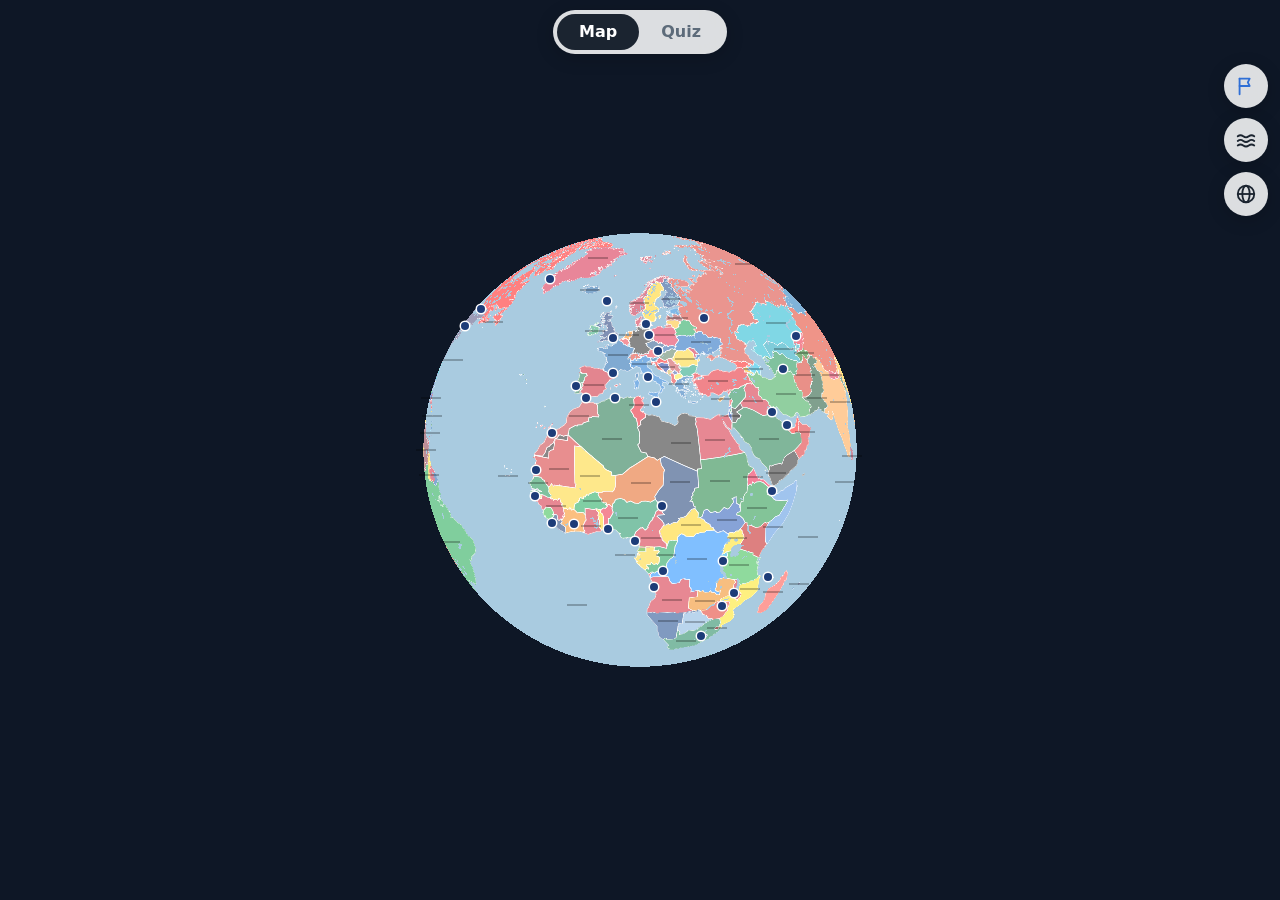
==== commit eb3b5ef8: "Opaque status bar instead of translucent (no more bottom strip, no screen-size hacks); progress back" ====
--- a/index.html
+++ b/index.html
@@ -4,10 +4,12 @@
   <meta charset="utf-8">
   <meta name="viewport" content="width=device-width, initial-scale=1, viewport-fit=cover, user-scalable=no">
   <title>Learn the Country</title>
-  <meta name="theme-color" content="#0e1726">
+  <meta name="theme-color" content="#f8fafc">
   <meta name="apple-mobile-web-app-capable" content="yes">
   <meta name="mobile-web-app-capable" content="yes">
-  <meta name="apple-mobile-web-app-status-bar-style" content="black-translucent">
+  <!-- "default" (an opaque status bar band), not "black-translucent": in translucent mode iOS lays
+       home-screen apps out one status-bar height too short, leaving a strip at the bottom -->
+  <meta name="apple-mobile-web-app-status-bar-style" content="default">
   <meta name="apple-mobile-web-app-title" content="Countries">
   <link rel="manifest" href="manifest.webmanifest">
   <link rel="apple-touch-icon" href="icons/icon-180.png">
@@ -92,6 +94,7 @@
       <button id="reset" class="ghost">Reset statistics</button>
       <button id="start" class="primary">Start</button>
     </div>
+    <p class="backup muted">Progress: <button id="backup" class="ghost small">Back up</button> · <button id="restore" class="ghost small">Restore</button></p>
     <div class="row tight pile-row bottom">
       <span id="pile-info" class="muted"></span>
       <button id="start-pile" class="primary">Practise</button>
@@ -102,6 +105,8 @@
   <section id="pick" class="card glass only-quiz" hidden>
     <button class="close" aria-label="Close">×</button>
     <h2 id="pick-title">Choose</h2>
+    <nav class="seg" id="pick-mode"><button data-pm="list">List</button><button data-pm="map">Map</button></nav>
+    <p id="pick-maphint" class="muted">Tap places on the map to add or remove them.</p>
     <div id="pick-saved"></div>
     <input id="pick-search" type="search" placeholder="Search…" autocomplete="off">
     <div class="row tight">
--- a/src/style.css
+++ b/src/style.css
@@ -11,12 +11,10 @@
   --safe-bottom: env(safe-area-inset-bottom, 0px);
 }
 * { box-sizing: border-box; -webkit-tap-highlight-color: transparent; }
-/* --app-extra: bottom strip iOS leaves empty in home-screen mode (set by fitScreen in app.js, else 0).
-   Only the (fixed) map grows into it; the page itself keeps the window height so nothing can scroll. */
 html, body { margin: 0; height: 100%; overflow: hidden; overscroll-behavior: none; background: #0e1726; color: var(--ink);
   font: 16px/1.35 -apple-system, BlinkMacSystemFont, "Segoe UI", system-ui, sans-serif; }
 button { font: inherit; color: inherit; border: 0; background: none; cursor: pointer; }
-#map { position: fixed; top: 0; left: 0; right: 0; height: calc(100% + var(--app-extra, 0px)); }
+#map { position: fixed; inset: 0; }
 .glass { background: var(--glass); backdrop-filter: blur(14px) saturate(1.4); -webkit-backdrop-filter: blur(14px) saturate(1.4);
   box-shadow: 0 4px 18px rgba(0, 0, 0, 0.18); }
 [hidden] { display: none !important; }
@@ -224,3 +222,15 @@
 #pick-saved .saved-row button.del { color: var(--bad); font-size: 20px; padding: 0 6px; }
 .pick-actions { margin-top: 8px; }
 #pick-done:disabled { opacity: 0.4; }
+
+/* picker: list or map */
+.seg { display: inline-flex; align-self: flex-start; padding: 3px; border-radius: 999px; background: rgba(0, 0, 0, 0.06); margin: 2px 0 6px; }
+.seg button { padding: 5px 16px; border-radius: 999px; font-weight: 600; color: var(--muted); font-size: 14px; }
+.seg button[aria-pressed="true"] { background: var(--ink); color: #fff; }
+#pick-maphint { display: none; margin: 0 0 4px; }
+#pick.mapmode #pick-maphint { display: block; }
+#pick.mapmode #pick-saved, #pick.mapmode #pick-search, #pick.mapmode #pick-list { display: none; }
+#pick.mapmode { max-height: none; }
+
+.backup { margin: 12px 0 0; font-size: 13px; }
+.backup .ghost { padding: 2px 0; }
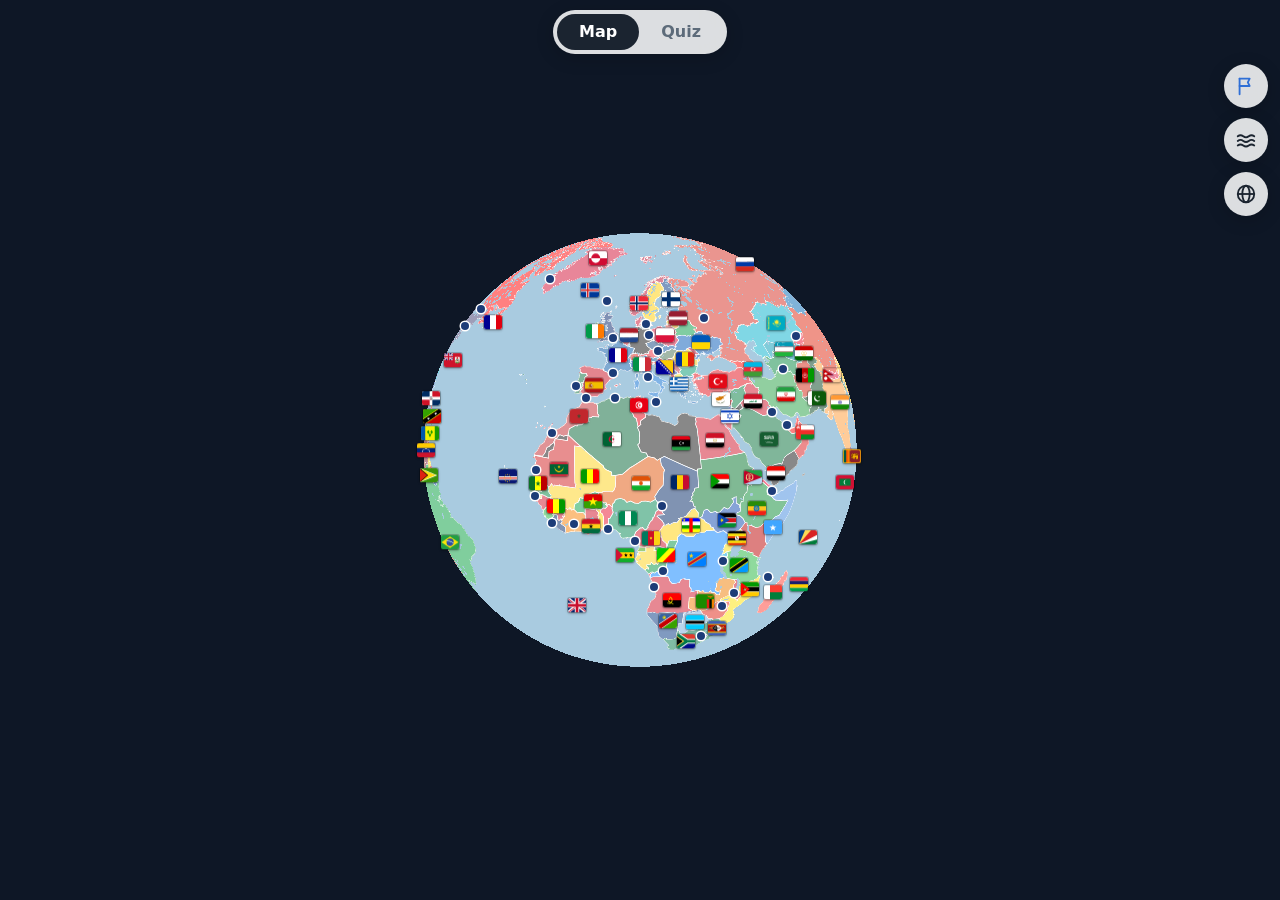
==== commit 33eb3ca2: "Backup/restore at the very bottom of the quiz setup Co-Authored-By: Claude Opus 5.5 <noreply@anthrop" ====
--- a/index.html
+++ b/index.html
@@ -94,11 +94,11 @@
       <button id="reset" class="ghost">Reset statistics</button>
       <button id="start" class="primary">Start</button>
     </div>
-    <p class="backup muted">Progress: <button id="backup" class="ghost small">Back up</button> · <button id="restore" class="ghost small">Restore</button></p>
     <div class="row tight pile-row bottom">
       <span id="pile-info" class="muted"></span>
       <button id="start-pile" class="primary">Practise</button>
     </div>
+    <p class="backup muted">Progress: <button id="backup" class="ghost small">Back up</button> · <button id="restore" class="ghost small">Restore</button></p>
   </section>
 
   <!-- quiz tab: pick the places of a selection by hand; save it under a name -->
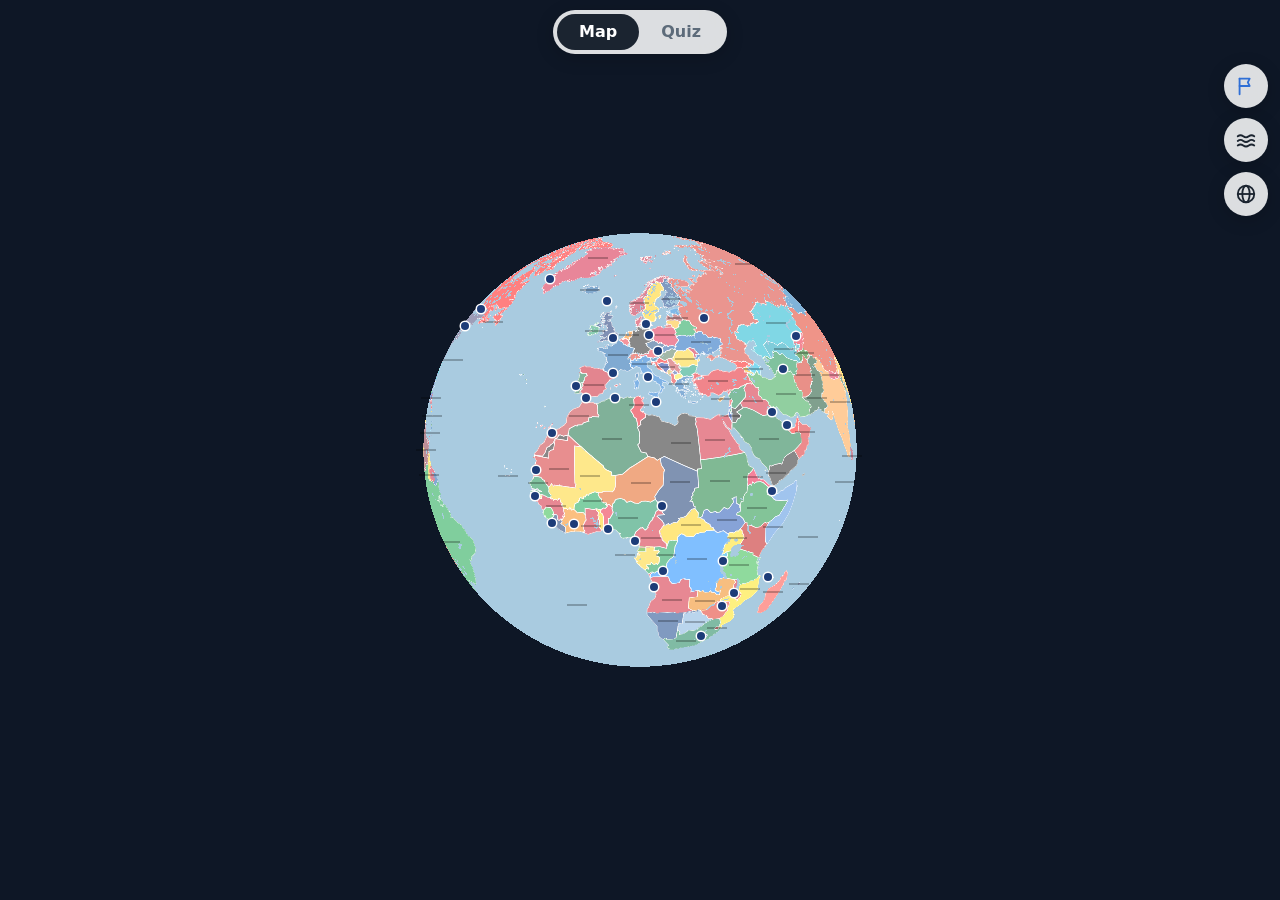
==== commit a5a7315e: "Map fills the whole screen again: translucent status bar, page grown by the top safe-area inset (iOS" ====
--- a/index.html
+++ b/index.html
@@ -4,12 +4,14 @@
   <meta charset="utf-8">
   <meta name="viewport" content="width=device-width, initial-scale=1, viewport-fit=cover, user-scalable=no">
   <title>Learn the Country</title>
-  <meta name="theme-color" content="#f8fafc">
+  <meta name="theme-color" content="#a9cbe0">
   <meta name="apple-mobile-web-app-capable" content="yes">
   <meta name="mobile-web-app-capable" content="yes">
-  <!-- "default" (an opaque status bar band), not "black-translucent": in translucent mode iOS lays
-       home-screen apps out one status-bar height too short, leaving a strip at the bottom -->
-  <meta name="apple-mobile-web-app-status-bar-style" content="default">
+  <!-- translucent: the map fills the whole screen, under the clock. iOS 26 then lays the
+       home-screen app out one status-bar height too short (WebKit bug 301108); style.css grows
+       the page by env(safe-area-inset-top) to compensate. iOS reads this only when the app is
+       added to the home screen. -->
+  <meta name="apple-mobile-web-app-status-bar-style" content="black-translucent">
   <meta name="apple-mobile-web-app-title" content="Countries">
   <link rel="manifest" href="manifest.webmanifest">
   <link rel="apple-touch-icon" href="icons/icon-180.png">
--- a/src/style.css
+++ b/src/style.css
@@ -11,31 +11,43 @@
   --safe-bottom: env(safe-area-inset-bottom, 0px);
 }
 * { box-sizing: border-box; -webkit-tap-highlight-color: transparent; }
-html, body { margin: 0; height: 100%; overflow: hidden; overscroll-behavior: none; background: #0e1726; color: var(--ink);
+/* The page is exactly the screen. Everything is positioned absolutely inside body (not fixed),
+   so the panels follow the page, not the viewport iOS reports.
+   Home-screen app with a translucent status bar on iOS 26: the viewport is one status-bar height
+   too short (WebKit bug 301108) and would leave a dark strip at the bottom. The page grows by
+   env(safe-area-inset-top), which is exactly that height, capped at the large viewport (100lvh,
+   the whole screen) so a correct iOS doesn't get a scrollable page. No JS, no measuring.
+   The background is the sea, so a strip, should one ever remain, blends in; with an opaque status
+   bar (older install) app.js colours the bar via the page background and theme-color. */
+html, body { margin: 0; height: 100%; overflow: hidden; overscroll-behavior: none; background: #a9cbe0; color: var(--ink);
   font: 16px/1.35 -apple-system, BlinkMacSystemFont, "Segoe UI", system-ui, sans-serif; }
+@media (display-mode: standalone) {
+  html { height: min(100lvh, calc(100% + env(safe-area-inset-top, 0px))); }
+}
+body { position: relative; }
 button { font: inherit; color: inherit; border: 0; background: none; cursor: pointer; }
-#map { position: fixed; inset: 0; }
+#map { position: absolute; inset: 0; }
 .glass { background: var(--glass); backdrop-filter: blur(14px) saturate(1.4); -webkit-backdrop-filter: blur(14px) saturate(1.4);
   box-shadow: 0 4px 18px rgba(0, 0, 0, 0.18); }
 [hidden] { display: none !important; }
 body.tab-map .only-quiz, body.tab-quiz .only-map { display: none !important; }
 
 /* ---- top tabs ---- */
-#top { position: fixed; top: calc(var(--safe-top) + 10px); left: 0; right: 0; display: flex; justify-content: center; pointer-events: none; z-index: 20; }
+#top { position: absolute; top: calc(var(--safe-top) + 10px); left: 0; right: 0; display: flex; justify-content: center; pointer-events: none; z-index: 20; }
 .tabs { pointer-events: auto; display: flex; padding: 4px; border-radius: 999px; }
 .tabs button { padding: 7px 22px; border-radius: 999px; font-weight: 600; color: var(--muted); }
 .tabs button[aria-selected="true"] { background: var(--ink); color: #fff; }
 
-#side { position: fixed; right: 12px; top: calc(var(--safe-top) + 64px); display: flex; flex-direction: column; gap: 10px; z-index: 4; }
+#side { position: absolute; right: 12px; top: calc(var(--safe-top) + 64px); display: flex; flex-direction: column; gap: 10px; z-index: 4; }
 .round { width: 44px; height: 44px; border-radius: 50%; display: grid; place-items: center; }
 #btn-flags[aria-pressed="false"] { color: var(--muted); }
 #btn-flags[aria-pressed="false"] svg { opacity: 0.45; }
 #btn-flags[aria-pressed="true"] { color: var(--accent); }
-#hint { position: fixed; left: 50%; transform: translateX(-50%); top: calc(var(--safe-top) + 64px); padding: 6px 14px; border-radius: 999px;
+#hint { position: absolute; left: 50%; transform: translateX(-50%); top: calc(var(--safe-top) + 64px); padding: 6px 14px; border-radius: 999px;
   font-size: 13px; color: var(--muted); z-index: 3; white-space: nowrap; }
 
 /* ---- cards ---- */
-.card { background: var(--card) !important; position: fixed; left: 10px; right: 10px; bottom: calc(var(--safe-bottom) + 10px); max-width: 520px; margin: 0 auto;
+.card { background: var(--card) !important; position: absolute; left: 10px; right: 10px; bottom: calc(var(--safe-bottom) + 10px); max-width: 520px; margin: 0 auto;
   border-radius: var(--radius); padding: 14px 16px; z-index: 6; max-height: 72vh; overflow-y: auto;
   max-height: min(72vh, calc(100% - var(--safe-top) - var(--safe-bottom) - 80px)); }
 .card h2 { margin: 0 0 6px; font-size: 20px; }
@@ -139,7 +151,7 @@
 .label .hint { text-transform: none; letter-spacing: 0; font-weight: 400; }
 
 /* deep dive (states / cantons) */
-#scope-bar { display: none; position: fixed; left: 12px; top: calc(var(--safe-top) + 64px); z-index: 4; border-radius: 999px;
+#scope-bar { display: none; position: absolute; left: 12px; top: calc(var(--safe-top) + 64px); z-index: 4; border-radius: 999px;
   padding: 4px 14px 4px 4px; align-items: center; gap: 8px; font-size: 14px; max-width: calc(100% - 80px); }
 html.deep body.tab-map #scope-bar { display: flex; }
 #scope-bar .back { background: var(--ink); color: #fff; border-radius: 999px; padding: 6px 12px; font-weight: 600; white-space: nowrap; flex: none; }
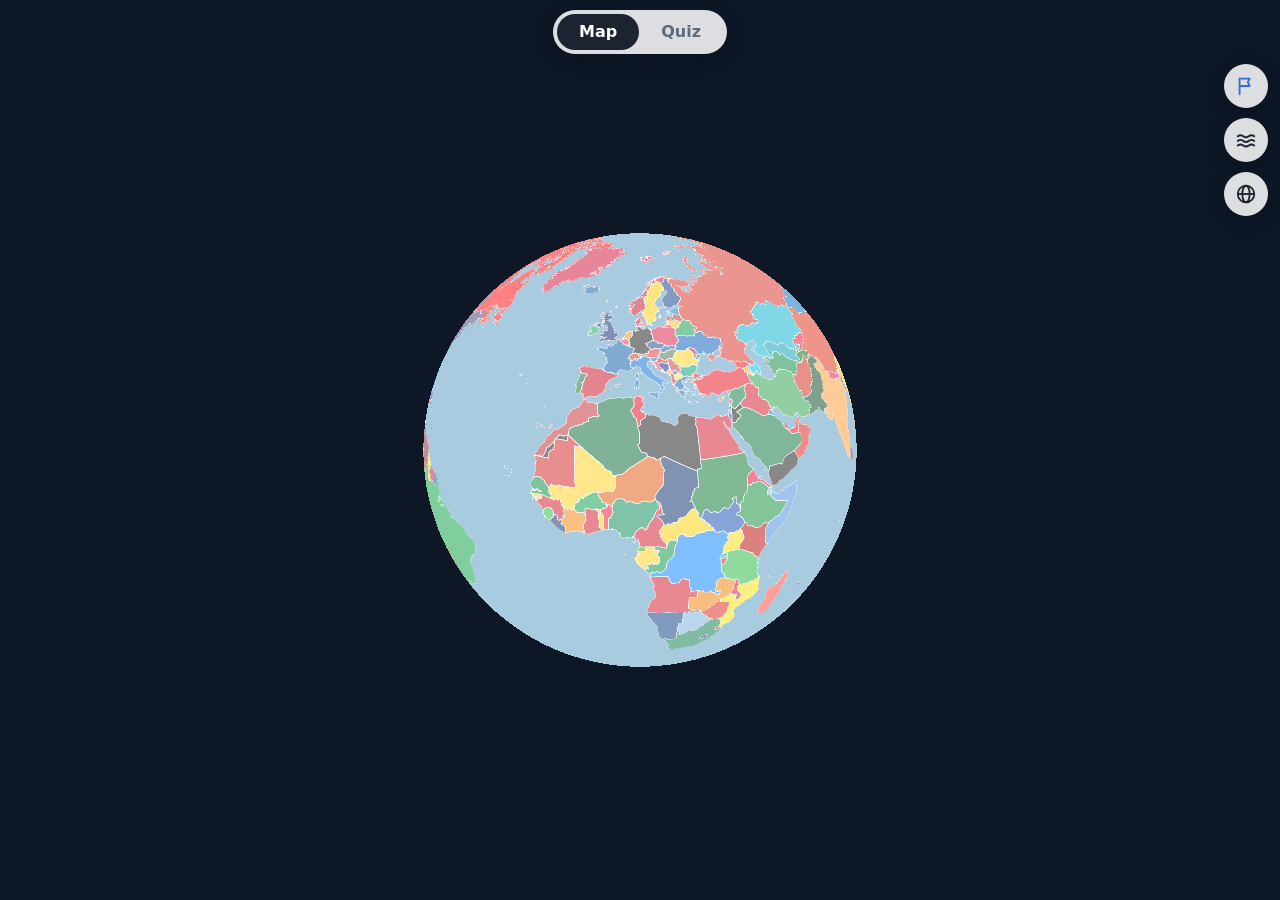
==== commit c3f88b56: "Layout diagnostics line at the bottom of the quiz setup (status-bar work) Co-Authored-By: Claude Fab" ====
--- a/index.html
+++ b/index.html
@@ -101,6 +101,7 @@
       <button id="start-pile" class="primary">Practise</button>
     </div>
     <p class="backup muted">Progress: <button id="backup" class="ghost small">Back up</button> · <button id="restore" class="ghost small">Restore</button></p>
+    <p id="diag" class="backup muted"></p>  <!-- screen layout numbers, for the status-bar work -->
   </section>
 
   <!-- quiz tab: pick the places of a selection by hand; save it under a name -->
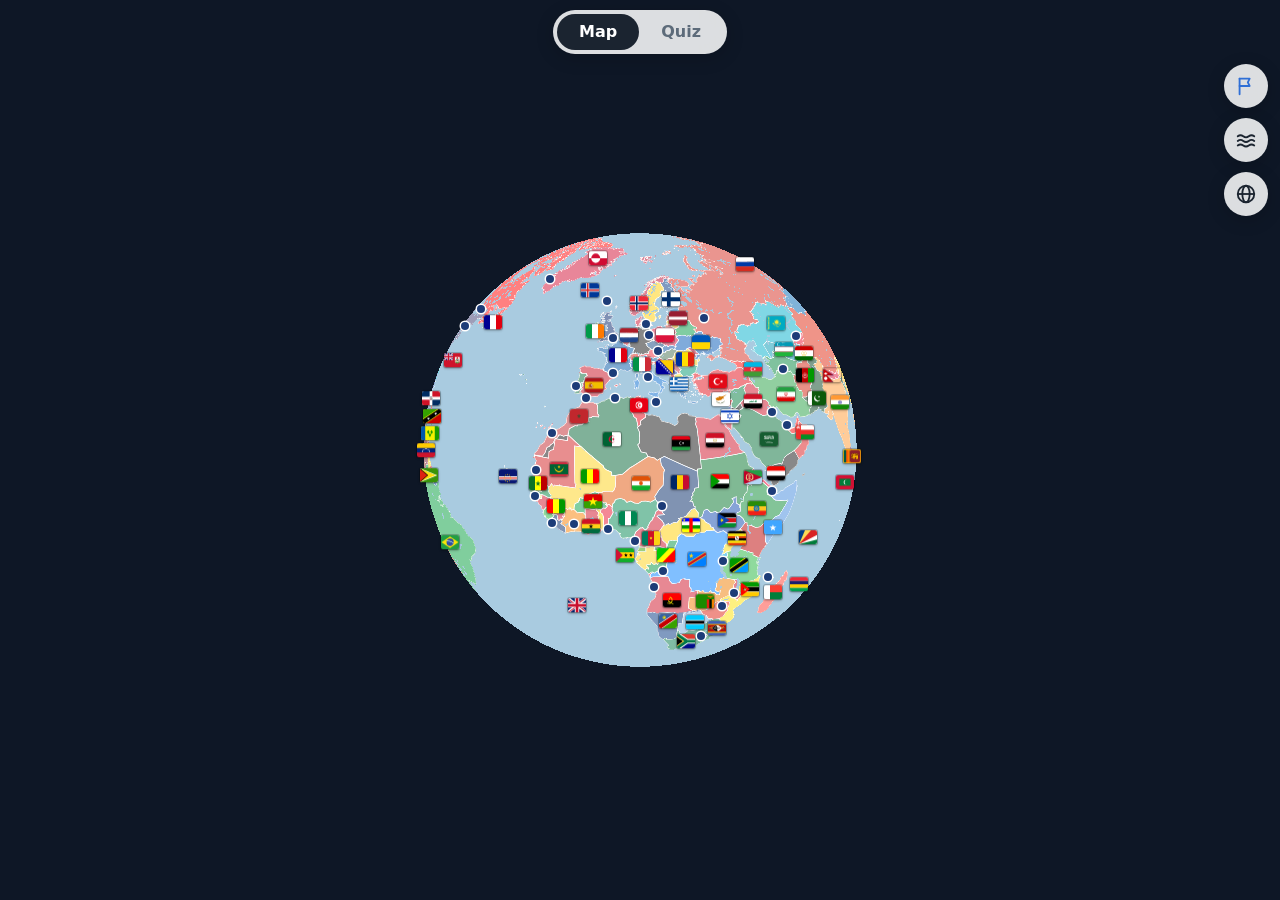
==== commit fd7e68e5: "Remove the layout diagnostics line from the quiz setup Co-Authored-By: Claude Fable 5.1 <noreply@ant" ====
--- a/index.html
+++ b/index.html
@@ -101,7 +101,6 @@
       <button id="start-pile" class="primary">Practise</button>
     </div>
     <p class="backup muted">Progress: <button id="backup" class="ghost small">Back up</button> · <button id="restore" class="ghost small">Restore</button></p>
-    <p id="diag" class="backup muted"></p>  <!-- screen layout numbers, for the status-bar work -->
   </section>
 
   <!-- quiz tab: pick the places of a selection by hand; save it under a name -->
--- a/src/style.css
+++ b/src/style.css
@@ -25,6 +25,10 @@
   html { height: min(100lvh, calc(100% + env(safe-area-inset-top, 0px))); }
 }
 body { position: relative; }
+/* faint shade under the status bar so the white clock stays readable on the light sea (as in
+   the SA app); only where the page runs under the bar (safe-top > 0, translucent install) */
+body::before { content: ''; position: absolute; top: 0; left: 0; right: 0; z-index: 3; pointer-events: none;
+  height: calc(var(--safe-top) * 1.35); background: linear-gradient(rgba(0, 0, 0, 0.30), rgba(0, 0, 0, 0.12) 70%, rgba(0, 0, 0, 0)); }
 button { font: inherit; color: inherit; border: 0; background: none; cursor: pointer; }
 #map { position: absolute; inset: 0; }
 .glass { background: var(--glass); backdrop-filter: blur(14px) saturate(1.4); -webkit-backdrop-filter: blur(14px) saturate(1.4);
